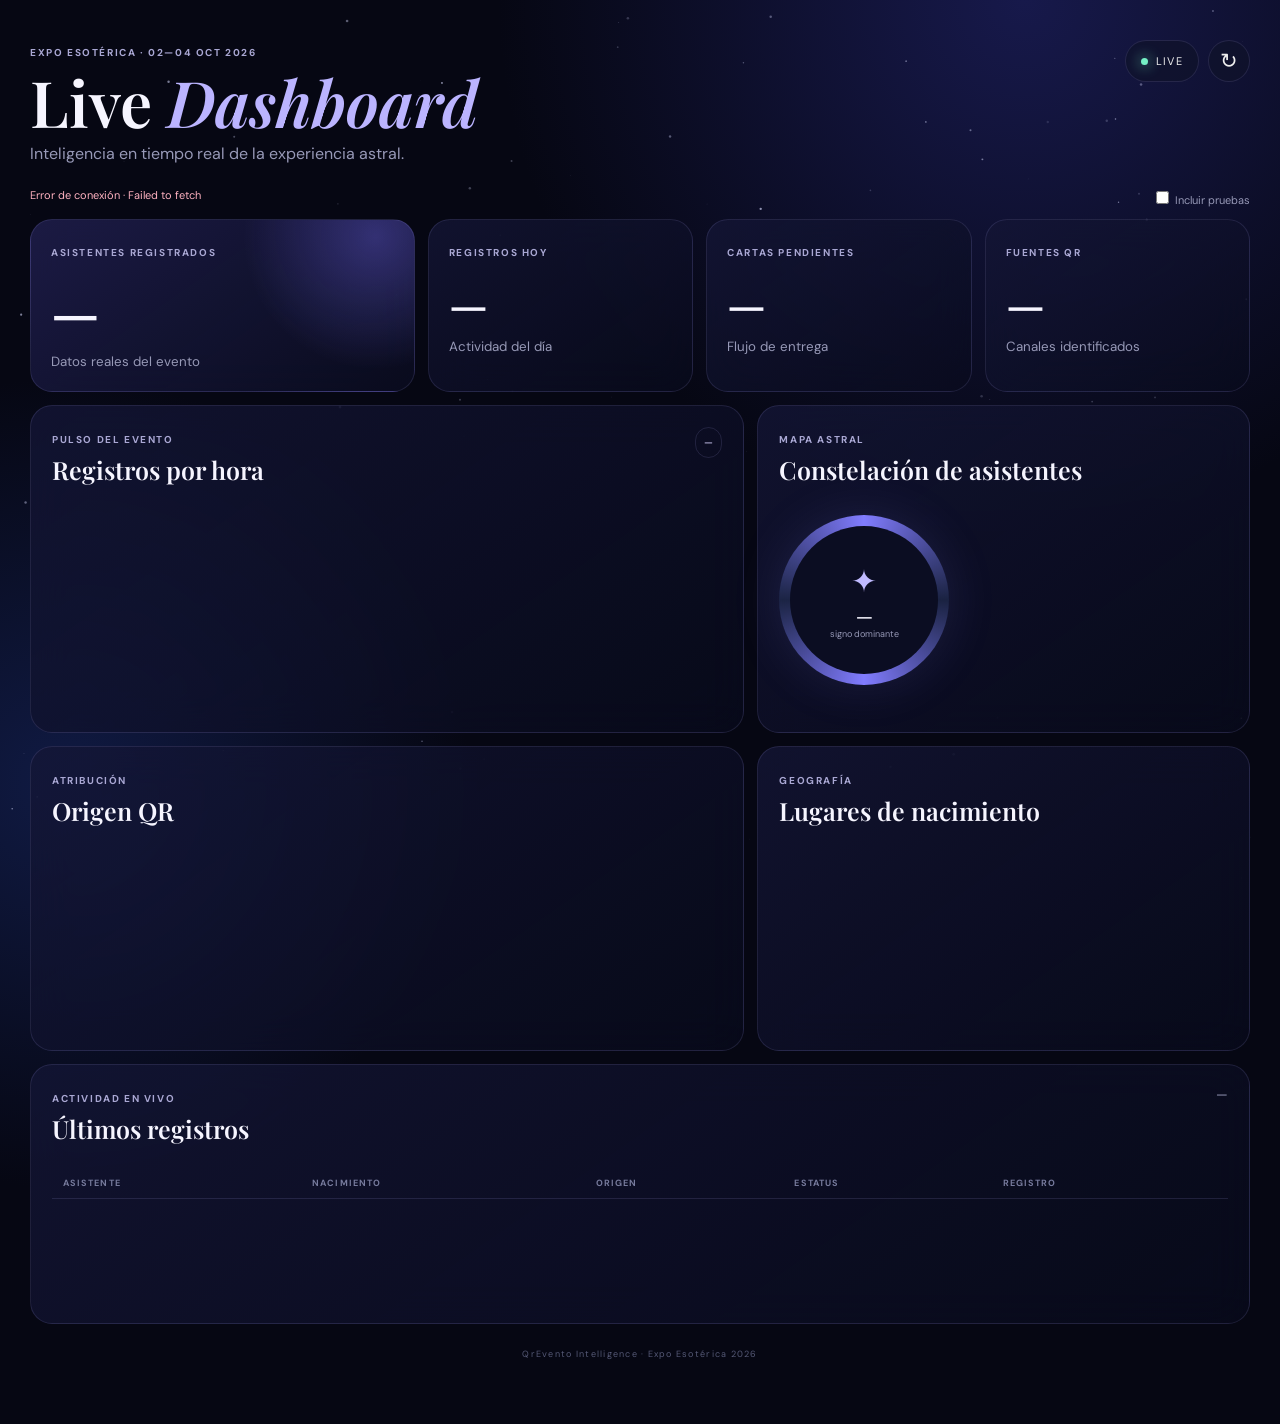
==== dashboard/index.html @ 1a125ee2 "Add files via upload" ====
<!doctype html><html lang="es"><head><meta charset="utf-8"><meta name="viewport" content="width=device-width,initial-scale=1"><title>Expo Esotérica 2026 · Dashboard</title><link rel="preconnect" href="https://fonts.googleapis.com"><link rel="preconnect" href="https://fonts.gstatic.com" crossorigin><link href="https://fonts.googleapis.com/css2?family=DM+Sans:wght@400;500;600;700&family=Playfair+Display:wght@600;700&display=swap" rel="stylesheet"><link rel="stylesheet" href="dashboard.css"></head><body><canvas id="cosmos"></canvas><main class="shell"><header><div><span class="eyebrow">EXPO ESOTÉRICA · 02—04 OCT 2026</span><h1>Live <em>Dashboard</em></h1><p>Inteligencia en tiempo real de la experiencia astral.</p></div><div class="actions"><span class="live"><i></i> LIVE</span><button id="refresh">↻</button></div></header><div class="status"><span id="status">Conectando…</span><label><input id="tests" type="checkbox"> Incluir pruebas</label></div><section class="kpis"><article class="hero"><label>ASISTENTES REGISTRADOS</label><strong id="total">—</strong><small>Datos reales del evento</small></article><article><label>REGISTROS HOY</label><strong id="today">—</strong><small>Actividad del día</small></article><article><label>CARTAS PENDIENTES</label><strong id="pending">—</strong><small>Flujo de entrega</small></article><article><label>FUENTES QR</label><strong id="sources">—</strong><small>Canales identificados</small></article></section><section class="grid"><article class="panel"><div class="ph"><div><span>PULSO DEL EVENTO</span><h2>Registros por hora</h2></div><b id="peak">—</b></div><div id="bars" class="bars"></div></article><article class="panel"><div class="ph"><div><span>MAPA ASTRAL</span><h2>Constelación de asistentes</h2></div></div><div class="zbody"><div class="zring"><div><big id="glyph">✦</big><strong id="sign">—</strong><small>signo dominante</small></div></div><div id="zlegend" class="legend"></div></div></article><article class="panel"><div class="ph"><div><span>ATRIBUCIÓN</span><h2>Origen QR</h2></div></div><div id="origins" class="ranks"></div></article><article class="panel"><div class="ph"><div><span>GEOGRAFÍA</span><h2>Lugares de nacimiento</h2></div></div><div id="places" class="ranks"></div></article><article class="panel recent"><div class="ph"><div><span>ACTIVIDAD EN VIVO</span><h2>Últimos registros</h2></div><small id="updated">—</small></div><div class="table"><table><thead><tr><th>ASISTENTE</th><th>NACIMIENTO</th><th>ORIGEN</th><th>ESTATUS</th><th>REGISTRO</th></tr></thead><tbody id="rows"></tbody></table></div></article></section><footer>QrEvento Intelligence · Expo Esotérica 2026</footer></main><script src="dashboard.js"></script></body></html>
---- dashboard/dashboard.css ----
*{box-sizing:border-box}:root{--line:#b5adff22;--muted:#9799b7;--v:#817cff;--b:#72a6ff}html{background:#060713}body{margin:0;color:#f6f5ff;font-family:"DM Sans",sans-serif;background:radial-gradient(circle at 80% 0,#17194b 0,transparent 30%),radial-gradient(circle at 5% 55%,#101a43 0,transparent 28%),#060713;min-height:100vh}#cosmos{position:fixed;inset:0;width:100%;height:100%;pointer-events:none}.shell{position:relative;max-width:1440px;margin:auto;padding:40px 30px}header{display:flex;justify-content:space-between;align-items:flex-start;gap:20px;margin-bottom:24px}.eyebrow,.ph span,.kpis label{font-size:10px;letter-spacing:.16em;font-weight:700;color:#aaa8d4}h1{font:600 clamp(40px,5vw,66px)/1 "Playfair Display";margin:9px 0}h1 em{color:#bbb4ff}header p{margin:0;color:var(--muted)}.actions{display:flex;gap:9px;align-items:center}.live,#refresh{height:42px;border:1px solid var(--line);background:#101229aa;color:#eee;border-radius:999px}.live{padding:0 15px;display:flex;align-items:center;gap:8px;font-size:11px;letter-spacing:.12em}.live i{width:7px;height:7px;background:#75f0c5;border-radius:50%;box-shadow:0 0 14px #75f0c5;animation:pulse 1.5s infinite}#refresh{width:42px;font-size:21px;cursor:pointer}.status{display:flex;justify-content:space-between;color:var(--muted);font-size:11px;margin-bottom:12px}.status input{accent-color:var(--v)}.kpis{display:grid;grid-template-columns:1.45fr repeat(3,1fr);gap:13px;margin-bottom:13px}.kpis article,.panel{border:1px solid var(--line);background:linear-gradient(145deg,#141636c9,#090b1dad);backdrop-filter:blur(20px);border-radius:22px}.kpis article{padding:20px;min-height:140px}.kpis .hero{background:radial-gradient(circle at 90% 10%,#796fff55,transparent 35%),linear-gradient(145deg,#1e1d49e8,#0a0c20c9)}.kpis strong{display:block;font:600 44px "Playfair Display";margin:12px 0 3px}.kpis .hero strong{font-size:55px}.kpis small,.ph small{color:var(--muted)}.grid{display:grid;grid-template-columns:1.45fr 1fr;gap:13px}.panel{padding:21px;min-height:305px}.ph{display:flex;justify-content:space-between;gap:12px}.ph h2{font:600 25px "Playfair Display";margin:5px 0}.ph b{font-size:10px;font-weight:500;border:1px solid var(--line);border-radius:99px;padding:8px;height:max-content;color:#d8d4ff}.bars{height:220px;display:flex;align-items:flex-end;gap:7px;padding-top:28px}.col{flex:1;height:100%;display:flex;flex-direction:column;align-items:center;justify-content:flex-end;gap:7px}.bar{width:min(27px,75%);min-height:3px;border-radius:9px 9px 2px 2px;background:linear-gradient(#9c96ff,#547bff)}.col small{font-size:9px;color:#737797}.col i{font-style:normal;font-size:9px;color:#c9c6e8}.zbody{display:grid;grid-template-columns:175px 1fr;align-items:center;gap:24px;margin-top:24px}.zring{width:170px;height:170px;padding:1px;border-radius:50%;background:conic-gradient(#817cff,#72a6ff22,#817cff,#72a6ff22,#817cff);display:grid;place-items:center;box-shadow:0 0 50px #817cff22}.zring>div{width:148px;height:148px;background:#0b0d22;border-radius:50%;display:flex;flex-direction:column;justify-content:center;align-items:center}.zring big{font-size:31px;color:#c0baff}.zring strong{font:600 19px "Playfair Display"}.zring small{font-size:9px;color:var(--muted)}.legend{display:grid;grid-template-columns:1fr 1fr;gap:8px 14px}.lr{display:flex;justify-content:space-between;font-size:11px;color:#a7a8c3}.lr b{color:#eee}.ranks{margin-top:24px;display:grid;gap:14px}.rank{display:grid;grid-template-columns:minmax(80px,1fr) 2fr 28px;gap:10px;align-items:center;font-size:11px}.rn{overflow:hidden;text-overflow:ellipsis;white-space:nowrap}.track{height:7px;background:#ffffff0e;border-radius:99px;overflow:hidden}.fill{height:100%;background:linear-gradient(90deg,var(--v),var(--b));border-radius:99px}.recent{grid-column:1/-1;min-height:260px}.table{overflow:auto;margin-top:18px}table{width:100%;border-collapse:collapse;min-width:750px}th{text-align:left;font-size:9px;color:#777b9d;letter-spacing:.12em;padding:9px 11px;border-bottom:1px solid var(--line)}td{font-size:11px;padding:13px 11px;border-bottom:1px solid #b5adff10;color:#d9d9e9}td strong{display:block;color:white}td small{color:#777b9d}.badge{border:1px solid var(--line);border-radius:99px;padding:5px 8px;font-size:9px;color:#cbc7ff}.empty{color:var(--muted);font-size:11px;padding:25px 0}.error{color:#ffb2c1}footer{text-align:center;padding:24px;color:#555976;font-size:9px;letter-spacing:.14em}@keyframes pulse{50%{opacity:.35}}@media(max-width:900px){.shell{padding:25px 15px}.kpis{grid-template-columns:1fr 1fr}.grid{grid-template-columns:1fr}.recent{grid-column:auto}}@media(max-width:560px){h1{font-size:43px}.kpis{gap:8px}.kpis article{padding:15px;min-height:120px}.kpis strong,.kpis .hero strong{font-size:35px}.panel{padding:16px}.zbody{grid-template-columns:1fr}.zring{margin:auto}}
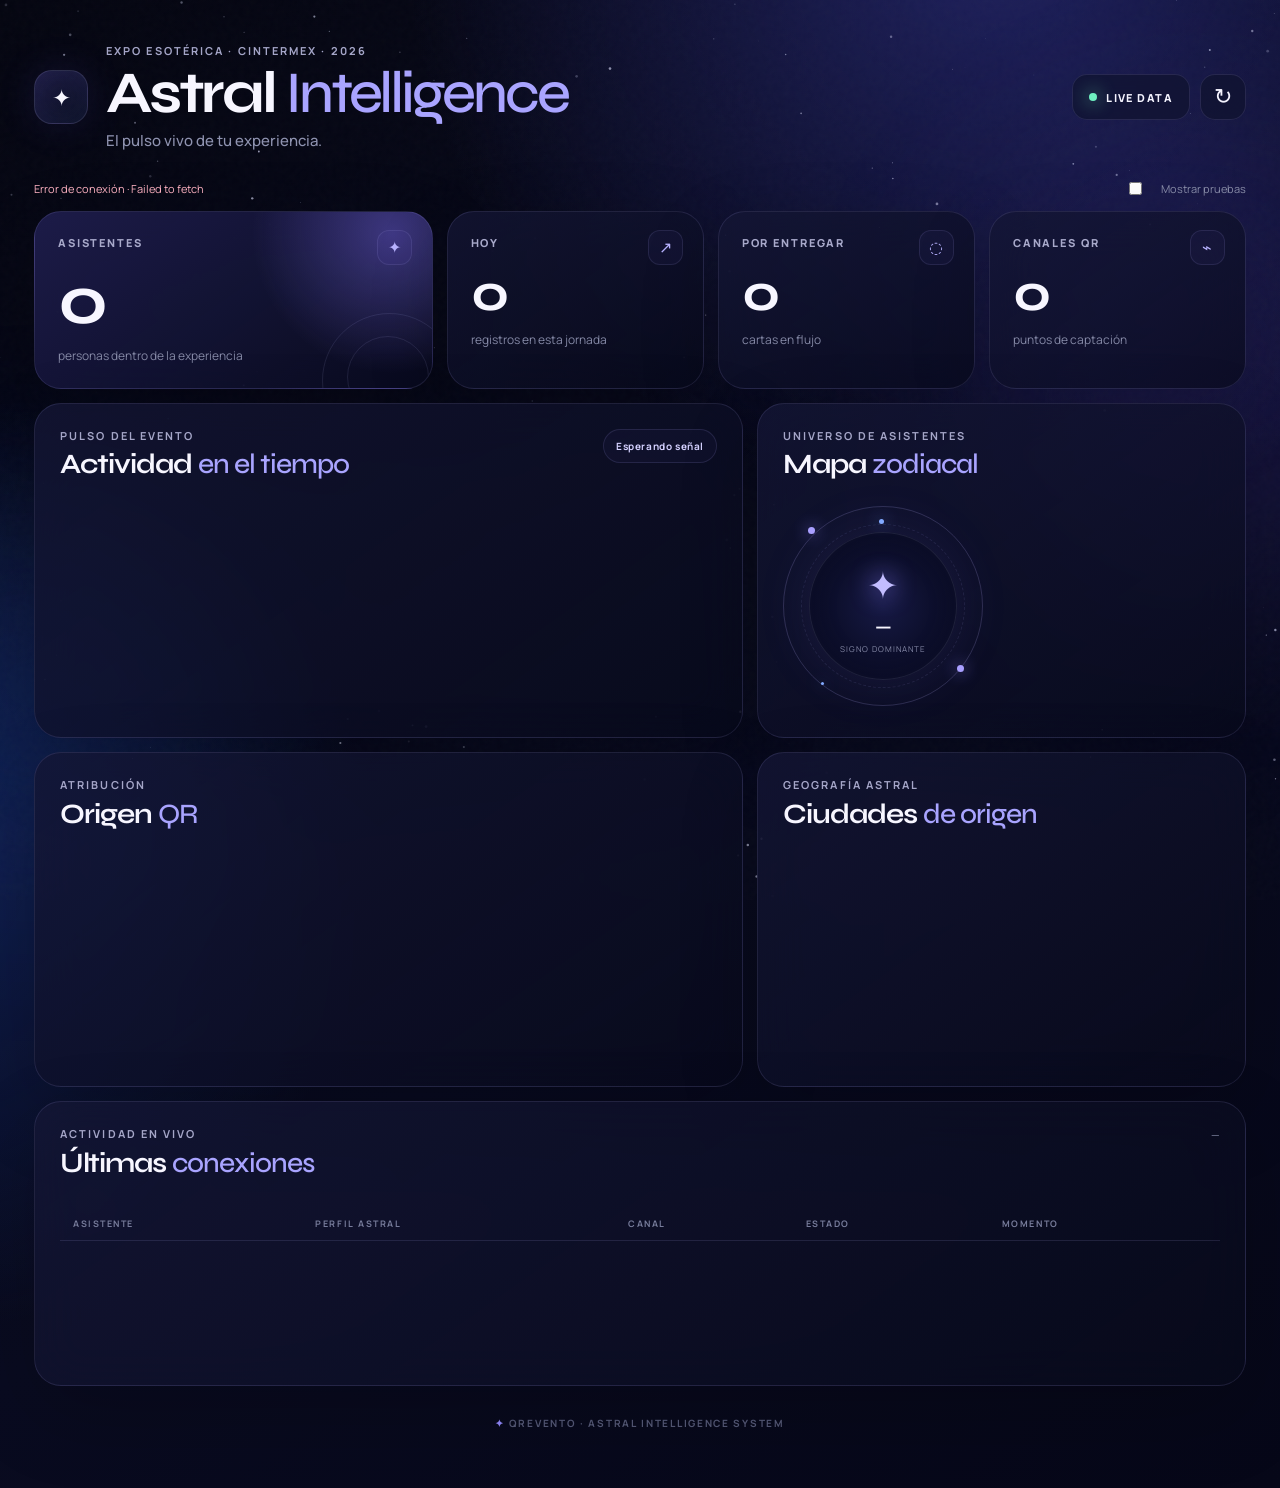
==== commit 0c97db40: "Add files via upload" ====
--- a/dashboard/index.html
+++ b/dashboard/index.html
@@ -1 +1,18 @@
-<!doctype html><html lang="es"><head><meta charset="utf-8"><meta name="viewport" content="width=device-width,initial-scale=1"><title>Expo Esotérica 2026 · Dashboard</title><link rel="preconnect" href="https://fonts.googleapis.com"><link rel="preconnect" href="https://fonts.gstatic.com" crossorigin><link href="https://fonts.googleapis.com/css2?family=DM+Sans:wght@400;500;600;700&family=Playfair+Display:wght@600;700&display=swap" rel="stylesheet"><link rel="stylesheet" href="dashboard.css"></head><body><canvas id="cosmos"></canvas><main class="shell"><header><div><span class="eyebrow">EXPO ESOTÉRICA · 02—04 OCT 2026</span><h1>Live <em>Dashboard</em></h1><p>Inteligencia en tiempo real de la experiencia astral.</p></div><div class="actions"><span class="live"><i></i> LIVE</span><button id="refresh">↻</button></div></header><div class="status"><span id="status">Conectando…</span><label><input id="tests" type="checkbox"> Incluir pruebas</label></div><section class="kpis"><article class="hero"><label>ASISTENTES REGISTRADOS</label><strong id="total">—</strong><small>Datos reales del evento</small></article><article><label>REGISTROS HOY</label><strong id="today">—</strong><small>Actividad del día</small></article><article><label>CARTAS PENDIENTES</label><strong id="pending">—</strong><small>Flujo de entrega</small></article><article><label>FUENTES QR</label><strong id="sources">—</strong><small>Canales identificados</small></article></section><section class="grid"><article class="panel"><div class="ph"><div><span>PULSO DEL EVENTO</span><h2>Registros por hora</h2></div><b id="peak">—</b></div><div id="bars" class="bars"></div></article><article class="panel"><div class="ph"><div><span>MAPA ASTRAL</span><h2>Constelación de asistentes</h2></div></div><div class="zbody"><div class="zring"><div><big id="glyph">✦</big><strong id="sign">—</strong><small>signo dominante</small></div></div><div id="zlegend" class="legend"></div></div></article><article class="panel"><div class="ph"><div><span>ATRIBUCIÓN</span><h2>Origen QR</h2></div></div><div id="origins" class="ranks"></div></article><article class="panel"><div class="ph"><div><span>GEOGRAFÍA</span><h2>Lugares de nacimiento</h2></div></div><div id="places" class="ranks"></div></article><article class="panel recent"><div class="ph"><div><span>ACTIVIDAD EN VIVO</span><h2>Últimos registros</h2></div><small id="updated">—</small></div><div class="table"><table><thead><tr><th>ASISTENTE</th><th>NACIMIENTO</th><th>ORIGEN</th><th>ESTATUS</th><th>REGISTRO</th></tr></thead><tbody id="rows"></tbody></table></div></article></section><footer>QrEvento Intelligence · Expo Esotérica 2026</footer></main><script src="dashboard.js"></script></body></html>+<!doctype html><html lang="es"><head><meta charset="utf-8"><meta name="viewport" content="width=device-width,initial-scale=1"><meta name="theme-color" content="#060713"><title>Expo Esotérica · Astral Intelligence</title><link rel="preconnect" href="https://fonts.googleapis.com"><link rel="preconnect" href="https://fonts.gstatic.com" crossorigin><link href="https://fonts.googleapis.com/css2?family=DM+Sans:wght@400;500;600&family=Manrope:wght@500;600;700;800&family=Syne:wght@500;600;700;800&display=swap" rel="stylesheet"><link rel="stylesheet" href="dashboard.css"></head><body>
+<canvas id="cosmos"></canvas><div class="noise"></div><div class="aurora one"></div><div class="aurora two"></div>
+<main class="shell">
+<header class="top"><div class="brand"><div class="brandmark"><span>✦</span></div><div><div class="overline">EXPO ESOTÉRICA · CINTERMEX · 2026</div><h1>Astral <span>Intelligence</span></h1><p>El pulso vivo de tu experiencia.</p></div></div><div class="controls"><div class="live"><i></i><span>LIVE DATA</span></div><button id="refresh" title="Actualizar">↻</button></div></header>
+<div class="sync"><span id="status">Sincronizando universo…</span><label><input id="tests" type="checkbox"><i></i> Mostrar pruebas</label></div>
+<section class="kpis">
+<article class="kpi hero reveal"><div class="kicon">✦</div><label>ASISTENTES</label><strong id="total">0</strong><small>personas dentro de la experiencia</small><div class="orbit o1"></div><div class="orbit o2"></div></article>
+<article class="kpi reveal"><div class="kicon">↗</div><label>HOY</label><strong id="today">0</strong><small>registros en esta jornada</small></article>
+<article class="kpi reveal"><div class="kicon">◌</div><label>POR ENTREGAR</label><strong id="pending">0</strong><small>cartas en flujo</small></article>
+<article class="kpi reveal"><div class="kicon">⌁</div><label>CANALES QR</label><strong id="sources">0</strong><small>puntos de captación</small></article>
+</section>
+<section class="grid">
+<article class="panel pulse reveal"><div class="head"><div><div class="overline">PULSO DEL EVENTO</div><h2>Actividad <span>en el tiempo</span></h2></div><b id="peak">Esperando señal</b></div><div id="bars" class="bars"></div></article>
+<article class="panel astral reveal"><div class="head"><div><div class="overline">UNIVERSO DE ASISTENTES</div><h2>Mapa <span>zodiacal</span></h2></div></div><div class="astralbody"><div class="wheel"><div class="ring r1"></div><div class="ring r2"></div><div class="planet p1"></div><div class="planet p2"></div><div class="core"><big id="glyph">✦</big><strong id="sign">—</strong><small>SIGNO DOMINANTE</small></div></div><div id="zlegend" class="legend"></div></div></article>
+<article class="panel reveal"><div class="head"><div><div class="overline">ATRIBUCIÓN</div><h2>Origen <span>QR</span></h2></div></div><div id="origins" class="ranks"></div></article>
+<article class="panel reveal"><div class="head"><div><div class="overline">GEOGRAFÍA ASTRAL</div><h2>Ciudades <span>de origen</span></h2></div></div><div id="places" class="ranks"></div></article>
+<article class="panel recent reveal"><div class="head"><div><div class="overline">ACTIVIDAD EN VIVO</div><h2>Últimas <span>conexiones</span></h2></div><small id="updated">—</small></div><div class="table"><table><thead><tr><th>ASISTENTE</th><th>PERFIL ASTRAL</th><th>CANAL</th><th>ESTADO</th><th>MOMENTO</th></tr></thead><tbody id="rows"></tbody></table></div></article>
+</section><footer><span>✦</span> QREVENTO · ASTRAL INTELLIGENCE SYSTEM</footer></main><script src="dashboard.js"></script></body></html>
--- a/dashboard/dashboard.css
+++ b/dashboard/dashboard.css
@@ -1 +1 @@
-*{box-sizing:border-box}:root{--line:#b5adff22;--muted:#9799b7;--v:#817cff;--b:#72a6ff}html{background:#060713}body{margin:0;color:#f6f5ff;font-family:"DM Sans",sans-serif;background:radial-gradient(circle at 80% 0,#17194b 0,transparent 30%),radial-gradient(circle at 5% 55%,#101a43 0,transparent 28%),#060713;min-height:100vh}#cosmos{position:fixed;inset:0;width:100%;height:100%;pointer-events:none}.shell{position:relative;max-width:1440px;margin:auto;padding:40px 30px}header{display:flex;justify-content:space-between;align-items:flex-start;gap:20px;margin-bottom:24px}.eyebrow,.ph span,.kpis label{font-size:10px;letter-spacing:.16em;font-weight:700;color:#aaa8d4}h1{font:600 clamp(40px,5vw,66px)/1 "Playfair Display";margin:9px 0}h1 em{color:#bbb4ff}header p{margin:0;color:var(--muted)}.actions{display:flex;gap:9px;align-items:center}.live,#refresh{height:42px;border:1px solid var(--line);background:#101229aa;color:#eee;border-radius:999px}.live{padding:0 15px;display:flex;align-items:center;gap:8px;font-size:11px;letter-spacing:.12em}.live i{width:7px;height:7px;background:#75f0c5;border-radius:50%;box-shadow:0 0 14px #75f0c5;animation:pulse 1.5s infinite}#refresh{width:42px;font-size:21px;cursor:pointer}.status{display:flex;justify-content:space-between;color:var(--muted);font-size:11px;margin-bottom:12px}.status input{accent-color:var(--v)}.kpis{display:grid;grid-template-columns:1.45fr repeat(3,1fr);gap:13px;margin-bottom:13px}.kpis article,.panel{border:1px solid var(--line);background:linear-gradient(145deg,#141636c9,#090b1dad);backdrop-filter:blur(20px);border-radius:22px}.kpis article{padding:20px;min-height:140px}.kpis .hero{background:radial-gradient(circle at 90% 10%,#796fff55,transparent 35%),linear-gradient(145deg,#1e1d49e8,#0a0c20c9)}.kpis strong{display:block;font:600 44px "Playfair Display";margin:12px 0 3px}.kpis .hero strong{font-size:55px}.kpis small,.ph small{color:var(--muted)}.grid{display:grid;grid-template-columns:1.45fr 1fr;gap:13px}.panel{padding:21px;min-height:305px}.ph{display:flex;justify-content:space-between;gap:12px}.ph h2{font:600 25px "Playfair Display";margin:5px 0}.ph b{font-size:10px;font-weight:500;border:1px solid var(--line);border-radius:99px;padding:8px;height:max-content;color:#d8d4ff}.bars{height:220px;display:flex;align-items:flex-end;gap:7px;padding-top:28px}.col{flex:1;height:100%;display:flex;flex-direction:column;align-items:center;justify-content:flex-end;gap:7px}.bar{width:min(27px,75%);min-height:3px;border-radius:9px 9px 2px 2px;background:linear-gradient(#9c96ff,#547bff)}.col small{font-size:9px;color:#737797}.col i{font-style:normal;font-size:9px;color:#c9c6e8}.zbody{display:grid;grid-template-columns:175px 1fr;align-items:center;gap:24px;margin-top:24px}.zring{width:170px;height:170px;padding:1px;border-radius:50%;background:conic-gradient(#817cff,#72a6ff22,#817cff,#72a6ff22,#817cff);display:grid;place-items:center;box-shadow:0 0 50px #817cff22}.zring>div{width:148px;height:148px;background:#0b0d22;border-radius:50%;display:flex;flex-direction:column;justify-content:center;align-items:center}.zring big{font-size:31px;color:#c0baff}.zring strong{font:600 19px "Playfair Display"}.zring small{font-size:9px;color:var(--muted)}.legend{display:grid;grid-template-columns:1fr 1fr;gap:8px 14px}.lr{display:flex;justify-content:space-between;font-size:11px;color:#a7a8c3}.lr b{color:#eee}.ranks{margin-top:24px;display:grid;gap:14px}.rank{display:grid;grid-template-columns:minmax(80px,1fr) 2fr 28px;gap:10px;align-items:center;font-size:11px}.rn{overflow:hidden;text-overflow:ellipsis;white-space:nowrap}.track{height:7px;background:#ffffff0e;border-radius:99px;overflow:hidden}.fill{height:100%;background:linear-gradient(90deg,var(--v),var(--b));border-radius:99px}.recent{grid-column:1/-1;min-height:260px}.table{overflow:auto;margin-top:18px}table{width:100%;border-collapse:collapse;min-width:750px}th{text-align:left;font-size:9px;color:#777b9d;letter-spacing:.12em;padding:9px 11px;border-bottom:1px solid var(--line)}td{font-size:11px;padding:13px 11px;border-bottom:1px solid #b5adff10;color:#d9d9e9}td strong{display:block;color:white}td small{color:#777b9d}.badge{border:1px solid var(--line);border-radius:99px;padding:5px 8px;font-size:9px;color:#cbc7ff}.empty{color:var(--muted);font-size:11px;padding:25px 0}.error{color:#ffb2c1}footer{text-align:center;padding:24px;color:#555976;font-size:9px;letter-spacing:.14em}@keyframes pulse{50%{opacity:.35}}@media(max-width:900px){.shell{padding:25px 15px}.kpis{grid-template-columns:1fr 1fr}.grid{grid-template-columns:1fr}.recent{grid-column:auto}}@media(max-width:560px){h1{font-size:43px}.kpis{gap:8px}.kpis article{padding:15px;min-height:120px}.kpis strong,.kpis .hero strong{font-size:35px}.panel{padding:16px}.zbody{grid-template-columns:1fr}.zring{margin:auto}}+*{box-sizing:border-box}:root{--bg:#050611;--panel:rgba(14,16,39,.68);--stroke:rgba(185,179,255,.13);--text:#f7f6ff;--muted:#8f93b0;--violet:#8c7cff;--blue:#67a4ff;--cyan:#79e8ff;--green:#6ff0c1}html{background:var(--bg)}body{margin:0;min-height:100vh;color:var(--text);font-family:Manrope,sans-serif;background:radial-gradient(circle at 78% -5%,#202260 0,transparent 32%),radial-gradient(circle at -8% 58%,#101f50 0,transparent 29%),linear-gradient(145deg,#050611,#090b20 58%,#060718);overflow-x:hidden}#cosmos{position:fixed;inset:0;width:100%;height:100%;z-index:0}.noise{position:fixed;inset:0;z-index:1;pointer-events:none;opacity:.035;background-image:url("data:image/svg+xml,%3Csvg viewBox='0 0 180 180' xmlns='http://www.w3.org/2000/svg'%3E%3Cfilter id='n'%3E%3CfeTurbulence type='fractalNoise' baseFrequency='.85' numOctaves='3' stitchTiles='stitch'/%3E%3C/filter%3E%3Crect width='100%25' height='100%25' filter='url(%23n)' opacity='.6'/%3E%3C/svg%3E")}.aurora{position:fixed;border-radius:50%;filter:blur(110px);pointer-events:none;z-index:0;animation:float 9s ease-in-out infinite alternate}.aurora.one{width:430px;height:430px;background:#6f54ff;opacity:.14;right:-130px;top:18%}.aurora.two{width:380px;height:380px;background:#276fff;opacity:.11;left:-160px;bottom:3%;animation-delay:-4s}.shell{position:relative;z-index:2;max-width:1480px;margin:auto;padding:44px 34px 28px}.top{display:flex;justify-content:space-between;align-items:center;gap:24px;margin-bottom:28px}.brand{display:flex;align-items:center;gap:18px}.brandmark{width:54px;height:54px;border-radius:18px;display:grid;place-items:center;font-size:23px;background:linear-gradient(145deg,#7b6eff33,#548fff13);border:1px solid #c7c0ff28;box-shadow:0 0 40px #7568ff1e,inset 0 0 25px #877bff10}.overline{font:700 11px/1.2 Manrope;letter-spacing:.19em;color:#a5a6c8}.top h1{font:700 clamp(38px,4.6vw,65px)/.98 Syne,sans-serif;letter-spacing:-.055em;margin:8px 0 7px}.top h1 span,h2 span{font-weight:500;color:#a9a4ff}.top p{font:500 15px Manrope;color:var(--muted);margin:0}.controls{display:flex;gap:10px}.live,#refresh{height:46px;border:1px solid var(--stroke);background:#10132da8;color:#f5f4ff;backdrop-filter:blur(18px);border-radius:15px}.live{padding:0 16px;display:flex;align-items:center;gap:9px;font-size:11px;font-weight:800;letter-spacing:.13em}.live i{width:8px;height:8px;background:var(--green);border-radius:50%;box-shadow:0 0 18px var(--green);animation:blink 1.5s infinite}#refresh{width:46px;font-size:22px;cursor:pointer;transition:.25s}#refresh:hover{transform:rotate(45deg);background:#181b3d}.sync{display:flex;justify-content:space-between;align-items:center;margin-bottom:13px;color:#898da9;font-size:11px}.sync label{display:flex;gap:8px;align-items:center;cursor:pointer}.sync input{accent-color:var(--violet)}.kpis{display:grid;grid-template-columns:1.55fr repeat(3,1fr);gap:14px;margin-bottom:14px}.kpi,.panel{position:relative;overflow:hidden;border:1px solid var(--stroke);background:linear-gradient(145deg,rgba(20,22,53,.8),rgba(8,10,27,.7));box-shadow:0 28px 80px rgba(0,0,0,.18);backdrop-filter:blur(24px)}.kpi{min-height:166px;border-radius:27px;padding:23px}.kpi:after,.panel:after{content:"";position:absolute;inset:0;background:linear-gradient(110deg,transparent 35%,rgba(255,255,255,.025),transparent 65%);transform:translateX(-100%);animation:sheen 8s infinite}.kpi.hero{background:radial-gradient(circle at 90% 12%,rgba(133,116,255,.38),transparent 36%),linear-gradient(145deg,rgba(30,29,76,.94),rgba(9,11,31,.8))}.kpi label{display:block;font-size:11px;font-weight:800;letter-spacing:.17em;color:#a8a9ca}.kpi strong{display:block;font:700 52px/1 Syne;margin:17px 0 8px;letter-spacing:-.055em}.kpi.hero strong{font-size:68px}.kpi small{font-size:12px;color:#8589a6}.kicon{position:absolute;right:20px;top:18px;width:35px;height:35px;border:1px solid #bcb5ff1d;border-radius:12px;display:grid;place-items:center;color:#b8b3ff;background:#7770ff0c}.orbit{position:absolute;border:1px solid #c2bdff1c;border-radius:50%;pointer-events:none}.o1{width:135px;height:135px;right:-25px;bottom:-60px;animation:spin 13s linear infinite}.o2{width:82px;height:82px;right:3px;bottom:-30px;animation:spin 8s linear infinite reverse}.grid{display:grid;grid-template-columns:1.45fr 1fr;gap:14px}.panel{border-radius:27px;padding:25px;min-height:335px}.head{display:flex;justify-content:space-between;align-items:flex-start;gap:16px;position:relative;z-index:2}.head h2{font:650 28px/1.05 Syne;margin:8px 0;letter-spacing:-.035em}.head b{font-size:10px;font-weight:700;letter-spacing:.06em;padding:9px 12px;border:1px solid var(--stroke);border-radius:99px;color:#d4d1ff;background:#7770ff0a}.head small{color:#8589a6;font-size:11px}.bars{height:225px;display:flex;align-items:flex-end;gap:8px;padding-top:31px;position:relative;z-index:2}.col{height:100%;flex:1;display:flex;flex-direction:column;align-items:center;justify-content:flex-end;gap:8px}.bar{width:min(32px,72%);min-height:4px;border-radius:12px 12px 4px 4px;background:linear-gradient(180deg,#a89fff,#5b8cff);box-shadow:0 0 22px #756cff28;transform-origin:bottom;animation:grow .8s cubic-bezier(.2,.8,.2,1)}.col small{font-size:10px;color:#737795}.col i{font:700 10px Manrope;color:#d8d5ff;font-style:normal}.astralbody{display:grid;grid-template-columns:205px 1fr;align-items:center;gap:28px;margin-top:19px}.wheel{width:200px;height:200px;position:relative;display:grid;place-items:center}.ring{position:absolute;border-radius:50%;border:1px solid #bbb4ff30}.r1{inset:0;animation:spin 24s linear infinite}.r1:before,.r1:after{content:"";position:absolute;width:7px;height:7px;border-radius:50%;background:#a99fff;box-shadow:0 0 16px #8e82ff}.r1:before{left:24px;top:20px}.r1:after{right:18px;bottom:33px}.r2{inset:18px;border-style:dashed;opacity:.55;animation:spin 34s linear infinite reverse}.core{width:148px;height:148px;border-radius:50%;display:flex;flex-direction:column;align-items:center;justify-content:center;background:radial-gradient(circle,#161944,#090b22 68%);border:1px solid #c5bfff1e;box-shadow:0 0 55px #756cff20,inset 0 0 35px #7e73ff0d}.core big{font-size:38px;color:#c3bdff;text-shadow:0 0 24px #8b7fff}.core strong{font:650 20px Syne;margin:4px 0}.core small{font-size:8px;letter-spacing:.13em;color:#8589a7}.planet{position:absolute;border-radius:50%;background:#82aaff;box-shadow:0 0 16px #7b9cff}.p1{width:5px;height:5px;top:13px;left:96px}.p2{width:3px;height:3px;bottom:21px;left:38px}.legend{display:grid;grid-template-columns:1fr 1fr;gap:10px 17px}.lr{display:flex;justify-content:space-between;font-size:12px;color:#a4a6bf}.lr b{color:#f3f2ff}.ranks{display:grid;gap:17px;margin-top:28px}.rank{display:grid;grid-template-columns:minmax(95px,1fr) 2.2fr 30px;gap:12px;align-items:center;font-size:12px}.rn{overflow:hidden;text-overflow:ellipsis;white-space:nowrap;color:#c7c8d8}.track{height:8px;border-radius:99px;background:#ffffff0c;overflow:hidden}.fill{height:100%;border-radius:99px;background:linear-gradient(90deg,#8177ff,#62a3ff);box-shadow:0 0 16px #766fff24;animation:widthin .8s ease}.recent{grid-column:1/-1;min-height:285px}.table{overflow:auto;margin-top:21px;position:relative;z-index:2}table{width:100%;border-collapse:collapse;min-width:780px}th{text-align:left;padding:10px 13px;font-size:9px;letter-spacing:.17em;color:#777c9b;border-bottom:1px solid var(--stroke)}td{padding:16px 13px;font-size:12px;color:#d6d7e5;border-bottom:1px solid #b5adff0d}td strong{display:block;font-size:13px;color:#faf9ff;margin-bottom:3px}td small{color:#747894}.badge{display:inline-block;border:1px solid #b9b2ff1d;background:#7770ff0b;padding:6px 9px;border-radius:99px;color:#cbc8ff;font-size:9px;font-weight:700;letter-spacing:.08em}.empty{padding:28px 0;color:#8589a7;font-size:12px}.error{color:#ffb3c3!important}footer{text-align:center;padding:30px;color:#565a78;font-size:10px;font-weight:700;letter-spacing:.17em}footer span{color:#938aff}.reveal{opacity:0;transform:translateY(14px);animation:reveal .75s forwards}.reveal:nth-child(2){animation-delay:.08s}.reveal:nth-child(3){animation-delay:.14s}.reveal:nth-child(4){animation-delay:.2s}@keyframes reveal{to{opacity:1;transform:none}}@keyframes blink{50%{opacity:.35;transform:scale(.75)}}@keyframes spin{to{transform:rotate(360deg)}}@keyframes float{to{transform:translate3d(-35px,25px,0) scale(1.08)}}@keyframes grow{from{transform:scaleY(0)}}@keyframes widthin{from{width:0}}@keyframes sheen{0%,70%{transform:translateX(-100%)}85%,100%{transform:translateX(100%)}}@media(max-width:950px){.shell{padding:28px 17px}.kpis{grid-template-columns:1fr 1fr}.grid{grid-template-columns:1fr}.recent{grid-column:auto}}@media(max-width:600px){.shell{padding:22px 13px}.brandmark{display:none}.top{align-items:flex-end}.top h1{font-size:39px}.top p{font-size:12px}.overline{font-size:9px}.live{padding:0 11px}.live span{display:none}.kpis{gap:9px}.kpi{min-height:142px;padding:18px;border-radius:22px}.kpi strong,.kpi.hero strong{font-size:43px}.kpi label{font-size:9px}.kpi small{font-size:10px}.panel{padding:19px;border-radius:22px}.head h2{font-size:24px}.astralbody{grid-template-columns:1fr}.wheel{margin:auto}.legend{grid-template-columns:1fr 1fr}.sync{padding:0 3px}}@media(prefers-reduced-motion:reduce){*{animation:none!important;scroll-behavior:auto!important}}
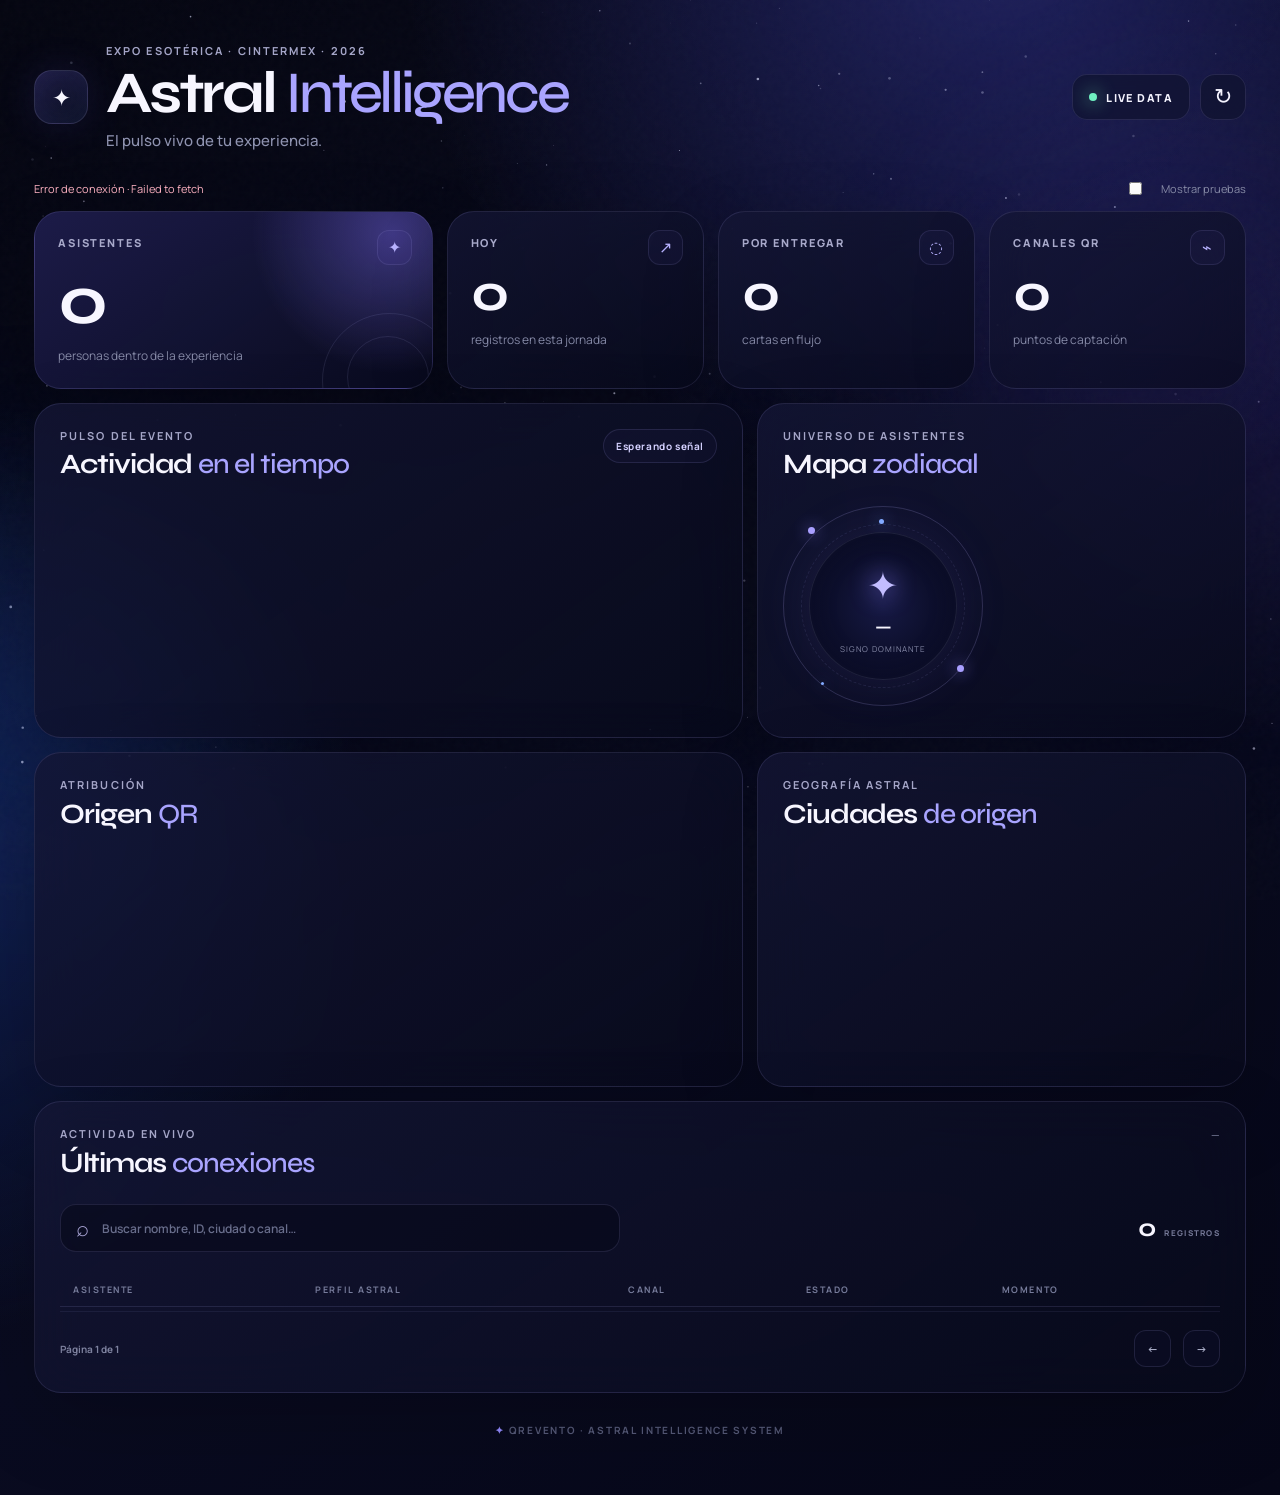
==== commit 80a4e5da: "Add files via upload" ====
--- a/dashboard/index.html
+++ b/dashboard/index.html
@@ -14,5 +14,5 @@
 <article class="panel astral reveal"><div class="head"><div><div class="overline">UNIVERSO DE ASISTENTES</div><h2>Mapa <span>zodiacal</span></h2></div></div><div class="astralbody"><div class="wheel"><div class="ring r1"></div><div class="ring r2"></div><div class="planet p1"></div><div class="planet p2"></div><div class="core"><big id="glyph">✦</big><strong id="sign">—</strong><small>SIGNO DOMINANTE</small></div></div><div id="zlegend" class="legend"></div></div></article>
 <article class="panel reveal"><div class="head"><div><div class="overline">ATRIBUCIÓN</div><h2>Origen <span>QR</span></h2></div></div><div id="origins" class="ranks"></div></article>
 <article class="panel reveal"><div class="head"><div><div class="overline">GEOGRAFÍA ASTRAL</div><h2>Ciudades <span>de origen</span></h2></div></div><div id="places" class="ranks"></div></article>
-<article class="panel recent reveal"><div class="head"><div><div class="overline">ACTIVIDAD EN VIVO</div><h2>Últimas <span>conexiones</span></h2></div><small id="updated">—</small></div><div class="table"><table><thead><tr><th>ASISTENTE</th><th>PERFIL ASTRAL</th><th>CANAL</th><th>ESTADO</th><th>MOMENTO</th></tr></thead><tbody id="rows"></tbody></table></div></article>
+<article class="panel recent reveal"><div class="head"><div><div class="overline">ACTIVIDAD EN VIVO</div><h2>Últimas <span>conexiones</span></h2></div><small id="updated">—</small></div><div class="table-tools"><div class="searchbox"><span>⌕</span><input id="search" type="search" placeholder="Buscar nombre, ID, ciudad o canal…"></div><div class="record-count"><strong id="shownCount">0</strong><span>REGISTROS</span></div></div><div class="table"><table><thead><tr><th>ASISTENTE</th><th>PERFIL ASTRAL</th><th>CANAL</th><th>ESTADO</th><th>MOMENTO</th></tr></thead><tbody id="rows"></tbody></table></div><div class="pager"><div id="pageInfo">Página 1 de 1</div><div class="pager-buttons"><button id="prevPage">←</button><div id="pageNumbers" class="page-numbers"></div><button id="nextPage">→</button></div></div></article>
 </section><footer><span>✦</span> QREVENTO · ASTRAL INTELLIGENCE SYSTEM</footer></main><script src="dashboard.js"></script></body></html>
--- a/dashboard/dashboard.css
+++ b/dashboard/dashboard.css
@@ -1 +1,2 @@
-*{box-sizing:border-box}:root{--bg:#050611;--panel:rgba(14,16,39,.68);--stroke:rgba(185,179,255,.13);--text:#f7f6ff;--muted:#8f93b0;--violet:#8c7cff;--blue:#67a4ff;--cyan:#79e8ff;--green:#6ff0c1}html{background:var(--bg)}body{margin:0;min-height:100vh;color:var(--text);font-family:Manrope,sans-serif;background:radial-gradient(circle at 78% -5%,#202260 0,transparent 32%),radial-gradient(circle at -8% 58%,#101f50 0,transparent 29%),linear-gradient(145deg,#050611,#090b20 58%,#060718);overflow-x:hidden}#cosmos{position:fixed;inset:0;width:100%;height:100%;z-index:0}.noise{position:fixed;inset:0;z-index:1;pointer-events:none;opacity:.035;background-image:url("data:image/svg+xml,%3Csvg viewBox='0 0 180 180' xmlns='http://www.w3.org/2000/svg'%3E%3Cfilter id='n'%3E%3CfeTurbulence type='fractalNoise' baseFrequency='.85' numOctaves='3' stitchTiles='stitch'/%3E%3C/filter%3E%3Crect width='100%25' height='100%25' filter='url(%23n)' opacity='.6'/%3E%3C/svg%3E")}.aurora{position:fixed;border-radius:50%;filter:blur(110px);pointer-events:none;z-index:0;animation:float 9s ease-in-out infinite alternate}.aurora.one{width:430px;height:430px;background:#6f54ff;opacity:.14;right:-130px;top:18%}.aurora.two{width:380px;height:380px;background:#276fff;opacity:.11;left:-160px;bottom:3%;animation-delay:-4s}.shell{position:relative;z-index:2;max-width:1480px;margin:auto;padding:44px 34px 28px}.top{display:flex;justify-content:space-between;align-items:center;gap:24px;margin-bottom:28px}.brand{display:flex;align-items:center;gap:18px}.brandmark{width:54px;height:54px;border-radius:18px;display:grid;place-items:center;font-size:23px;background:linear-gradient(145deg,#7b6eff33,#548fff13);border:1px solid #c7c0ff28;box-shadow:0 0 40px #7568ff1e,inset 0 0 25px #877bff10}.overline{font:700 11px/1.2 Manrope;letter-spacing:.19em;color:#a5a6c8}.top h1{font:700 clamp(38px,4.6vw,65px)/.98 Syne,sans-serif;letter-spacing:-.055em;margin:8px 0 7px}.top h1 span,h2 span{font-weight:500;color:#a9a4ff}.top p{font:500 15px Manrope;color:var(--muted);margin:0}.controls{display:flex;gap:10px}.live,#refresh{height:46px;border:1px solid var(--stroke);background:#10132da8;color:#f5f4ff;backdrop-filter:blur(18px);border-radius:15px}.live{padding:0 16px;display:flex;align-items:center;gap:9px;font-size:11px;font-weight:800;letter-spacing:.13em}.live i{width:8px;height:8px;background:var(--green);border-radius:50%;box-shadow:0 0 18px var(--green);animation:blink 1.5s infinite}#refresh{width:46px;font-size:22px;cursor:pointer;transition:.25s}#refresh:hover{transform:rotate(45deg);background:#181b3d}.sync{display:flex;justify-content:space-between;align-items:center;margin-bottom:13px;color:#898da9;font-size:11px}.sync label{display:flex;gap:8px;align-items:center;cursor:pointer}.sync input{accent-color:var(--violet)}.kpis{display:grid;grid-template-columns:1.55fr repeat(3,1fr);gap:14px;margin-bottom:14px}.kpi,.panel{position:relative;overflow:hidden;border:1px solid var(--stroke);background:linear-gradient(145deg,rgba(20,22,53,.8),rgba(8,10,27,.7));box-shadow:0 28px 80px rgba(0,0,0,.18);backdrop-filter:blur(24px)}.kpi{min-height:166px;border-radius:27px;padding:23px}.kpi:after,.panel:after{content:"";position:absolute;inset:0;background:linear-gradient(110deg,transparent 35%,rgba(255,255,255,.025),transparent 65%);transform:translateX(-100%);animation:sheen 8s infinite}.kpi.hero{background:radial-gradient(circle at 90% 12%,rgba(133,116,255,.38),transparent 36%),linear-gradient(145deg,rgba(30,29,76,.94),rgba(9,11,31,.8))}.kpi label{display:block;font-size:11px;font-weight:800;letter-spacing:.17em;color:#a8a9ca}.kpi strong{display:block;font:700 52px/1 Syne;margin:17px 0 8px;letter-spacing:-.055em}.kpi.hero strong{font-size:68px}.kpi small{font-size:12px;color:#8589a6}.kicon{position:absolute;right:20px;top:18px;width:35px;height:35px;border:1px solid #bcb5ff1d;border-radius:12px;display:grid;place-items:center;color:#b8b3ff;background:#7770ff0c}.orbit{position:absolute;border:1px solid #c2bdff1c;border-radius:50%;pointer-events:none}.o1{width:135px;height:135px;right:-25px;bottom:-60px;animation:spin 13s linear infinite}.o2{width:82px;height:82px;right:3px;bottom:-30px;animation:spin 8s linear infinite reverse}.grid{display:grid;grid-template-columns:1.45fr 1fr;gap:14px}.panel{border-radius:27px;padding:25px;min-height:335px}.head{display:flex;justify-content:space-between;align-items:flex-start;gap:16px;position:relative;z-index:2}.head h2{font:650 28px/1.05 Syne;margin:8px 0;letter-spacing:-.035em}.head b{font-size:10px;font-weight:700;letter-spacing:.06em;padding:9px 12px;border:1px solid var(--stroke);border-radius:99px;color:#d4d1ff;background:#7770ff0a}.head small{color:#8589a6;font-size:11px}.bars{height:225px;display:flex;align-items:flex-end;gap:8px;padding-top:31px;position:relative;z-index:2}.col{height:100%;flex:1;display:flex;flex-direction:column;align-items:center;justify-content:flex-end;gap:8px}.bar{width:min(32px,72%);min-height:4px;border-radius:12px 12px 4px 4px;background:linear-gradient(180deg,#a89fff,#5b8cff);box-shadow:0 0 22px #756cff28;transform-origin:bottom;animation:grow .8s cubic-bezier(.2,.8,.2,1)}.col small{font-size:10px;color:#737795}.col i{font:700 10px Manrope;color:#d8d5ff;font-style:normal}.astralbody{display:grid;grid-template-columns:205px 1fr;align-items:center;gap:28px;margin-top:19px}.wheel{width:200px;height:200px;position:relative;display:grid;place-items:center}.ring{position:absolute;border-radius:50%;border:1px solid #bbb4ff30}.r1{inset:0;animation:spin 24s linear infinite}.r1:before,.r1:after{content:"";position:absolute;width:7px;height:7px;border-radius:50%;background:#a99fff;box-shadow:0 0 16px #8e82ff}.r1:before{left:24px;top:20px}.r1:after{right:18px;bottom:33px}.r2{inset:18px;border-style:dashed;opacity:.55;animation:spin 34s linear infinite reverse}.core{width:148px;height:148px;border-radius:50%;display:flex;flex-direction:column;align-items:center;justify-content:center;background:radial-gradient(circle,#161944,#090b22 68%);border:1px solid #c5bfff1e;box-shadow:0 0 55px #756cff20,inset 0 0 35px #7e73ff0d}.core big{font-size:38px;color:#c3bdff;text-shadow:0 0 24px #8b7fff}.core strong{font:650 20px Syne;margin:4px 0}.core small{font-size:8px;letter-spacing:.13em;color:#8589a7}.planet{position:absolute;border-radius:50%;background:#82aaff;box-shadow:0 0 16px #7b9cff}.p1{width:5px;height:5px;top:13px;left:96px}.p2{width:3px;height:3px;bottom:21px;left:38px}.legend{display:grid;grid-template-columns:1fr 1fr;gap:10px 17px}.lr{display:flex;justify-content:space-between;font-size:12px;color:#a4a6bf}.lr b{color:#f3f2ff}.ranks{display:grid;gap:17px;margin-top:28px}.rank{display:grid;grid-template-columns:minmax(95px,1fr) 2.2fr 30px;gap:12px;align-items:center;font-size:12px}.rn{overflow:hidden;text-overflow:ellipsis;white-space:nowrap;color:#c7c8d8}.track{height:8px;border-radius:99px;background:#ffffff0c;overflow:hidden}.fill{height:100%;border-radius:99px;background:linear-gradient(90deg,#8177ff,#62a3ff);box-shadow:0 0 16px #766fff24;animation:widthin .8s ease}.recent{grid-column:1/-1;min-height:285px}.table{overflow:auto;margin-top:21px;position:relative;z-index:2}table{width:100%;border-collapse:collapse;min-width:780px}th{text-align:left;padding:10px 13px;font-size:9px;letter-spacing:.17em;color:#777c9b;border-bottom:1px solid var(--stroke)}td{padding:16px 13px;font-size:12px;color:#d6d7e5;border-bottom:1px solid #b5adff0d}td strong{display:block;font-size:13px;color:#faf9ff;margin-bottom:3px}td small{color:#747894}.badge{display:inline-block;border:1px solid #b9b2ff1d;background:#7770ff0b;padding:6px 9px;border-radius:99px;color:#cbc8ff;font-size:9px;font-weight:700;letter-spacing:.08em}.empty{padding:28px 0;color:#8589a7;font-size:12px}.error{color:#ffb3c3!important}footer{text-align:center;padding:30px;color:#565a78;font-size:10px;font-weight:700;letter-spacing:.17em}footer span{color:#938aff}.reveal{opacity:0;transform:translateY(14px);animation:reveal .75s forwards}.reveal:nth-child(2){animation-delay:.08s}.reveal:nth-child(3){animation-delay:.14s}.reveal:nth-child(4){animation-delay:.2s}@keyframes reveal{to{opacity:1;transform:none}}@keyframes blink{50%{opacity:.35;transform:scale(.75)}}@keyframes spin{to{transform:rotate(360deg)}}@keyframes float{to{transform:translate3d(-35px,25px,0) scale(1.08)}}@keyframes grow{from{transform:scaleY(0)}}@keyframes widthin{from{width:0}}@keyframes sheen{0%,70%{transform:translateX(-100%)}85%,100%{transform:translateX(100%)}}@media(max-width:950px){.shell{padding:28px 17px}.kpis{grid-template-columns:1fr 1fr}.grid{grid-template-columns:1fr}.recent{grid-column:auto}}@media(max-width:600px){.shell{padding:22px 13px}.brandmark{display:none}.top{align-items:flex-end}.top h1{font-size:39px}.top p{font-size:12px}.overline{font-size:9px}.live{padding:0 11px}.live span{display:none}.kpis{gap:9px}.kpi{min-height:142px;padding:18px;border-radius:22px}.kpi strong,.kpi.hero strong{font-size:43px}.kpi label{font-size:9px}.kpi small{font-size:10px}.panel{padding:19px;border-radius:22px}.head h2{font-size:24px}.astralbody{grid-template-columns:1fr}.wheel{margin:auto}.legend{grid-template-columns:1fr 1fr}.sync{padding:0 3px}}@media(prefers-reduced-motion:reduce){*{animation:none!important;scroll-behavior:auto!important}}+*{box-sizing:border-box}:root{--bg:#050611;--panel:rgba(14,16,39,.68);--stroke:rgba(185,179,255,.13);--text:#f7f6ff;--muted:#8f93b0;--violet:#8c7cff;--blue:#67a4ff;--cyan:#79e8ff;--green:#6ff0c1}html{background:var(--bg)}body{margin:0;min-height:100vh;color:var(--text);font-family:Manrope,sans-serif;background:radial-gradient(circle at 78% -5%,#202260 0,transparent 32%),radial-gradient(circle at -8% 58%,#101f50 0,transparent 29%),linear-gradient(145deg,#050611,#090b20 58%,#060718);overflow-x:hidden}#cosmos{position:fixed;inset:0;width:100%;height:100%;z-index:0}.noise{position:fixed;inset:0;z-index:1;pointer-events:none;opacity:.035;background-image:url("data:image/svg+xml,%3Csvg viewBox='0 0 180 180' xmlns='http://www.w3.org/2000/svg'%3E%3Cfilter id='n'%3E%3CfeTurbulence type='fractalNoise' baseFrequency='.85' numOctaves='3' stitchTiles='stitch'/%3E%3C/filter%3E%3Crect width='100%25' height='100%25' filter='url(%23n)' opacity='.6'/%3E%3C/svg%3E")}.aurora{position:fixed;border-radius:50%;filter:blur(110px);pointer-events:none;z-index:0;animation:float 9s ease-in-out infinite alternate}.aurora.one{width:430px;height:430px;background:#6f54ff;opacity:.14;right:-130px;top:18%}.aurora.two{width:380px;height:380px;background:#276fff;opacity:.11;left:-160px;bottom:3%;animation-delay:-4s}.shell{position:relative;z-index:2;max-width:1480px;margin:auto;padding:44px 34px 28px}.top{display:flex;justify-content:space-between;align-items:center;gap:24px;margin-bottom:28px}.brand{display:flex;align-items:center;gap:18px}.brandmark{width:54px;height:54px;border-radius:18px;display:grid;place-items:center;font-size:23px;background:linear-gradient(145deg,#7b6eff33,#548fff13);border:1px solid #c7c0ff28;box-shadow:0 0 40px #7568ff1e,inset 0 0 25px #877bff10}.overline{font:700 11px/1.2 Manrope;letter-spacing:.19em;color:#a5a6c8}.top h1{font:700 clamp(38px,4.6vw,65px)/.98 Syne,sans-serif;letter-spacing:-.055em;margin:8px 0 7px}.top h1 span,h2 span{font-weight:500;color:#a9a4ff}.top p{font:500 15px Manrope;color:var(--muted);margin:0}.controls{display:flex;gap:10px}.live,#refresh{height:46px;border:1px solid var(--stroke);background:#10132da8;color:#f5f4ff;backdrop-filter:blur(18px);border-radius:15px}.live{padding:0 16px;display:flex;align-items:center;gap:9px;font-size:11px;font-weight:800;letter-spacing:.13em}.live i{width:8px;height:8px;background:var(--green);border-radius:50%;box-shadow:0 0 18px var(--green);animation:blink 1.5s infinite}#refresh{width:46px;font-size:22px;cursor:pointer;transition:.25s}#refresh:hover{transform:rotate(45deg);background:#181b3d}.sync{display:flex;justify-content:space-between;align-items:center;margin-bottom:13px;color:#898da9;font-size:11px}.sync label{display:flex;gap:8px;align-items:center;cursor:pointer}.sync input{accent-color:var(--violet)}.kpis{display:grid;grid-template-columns:1.55fr repeat(3,1fr);gap:14px;margin-bottom:14px}.kpi,.panel{position:relative;overflow:hidden;border:1px solid var(--stroke);background:linear-gradient(145deg,rgba(20,22,53,.8),rgba(8,10,27,.7));box-shadow:0 28px 80px rgba(0,0,0,.18);backdrop-filter:blur(24px)}.kpi{min-height:166px;border-radius:27px;padding:23px}.kpi:after,.panel:after{content:"";position:absolute;inset:0;background:linear-gradient(110deg,transparent 35%,rgba(255,255,255,.025),transparent 65%);transform:translateX(-100%);animation:sheen 8s infinite}.kpi.hero{background:radial-gradient(circle at 90% 12%,rgba(133,116,255,.38),transparent 36%),linear-gradient(145deg,rgba(30,29,76,.94),rgba(9,11,31,.8))}.kpi label{display:block;font-size:11px;font-weight:800;letter-spacing:.17em;color:#a8a9ca}.kpi strong{display:block;font:700 52px/1 Syne;margin:17px 0 8px;letter-spacing:-.055em}.kpi.hero strong{font-size:68px}.kpi small{font-size:12px;color:#8589a6}.kicon{position:absolute;right:20px;top:18px;width:35px;height:35px;border:1px solid #bcb5ff1d;border-radius:12px;display:grid;place-items:center;color:#b8b3ff;background:#7770ff0c}.orbit{position:absolute;border:1px solid #c2bdff1c;border-radius:50%;pointer-events:none}.o1{width:135px;height:135px;right:-25px;bottom:-60px;animation:spin 13s linear infinite}.o2{width:82px;height:82px;right:3px;bottom:-30px;animation:spin 8s linear infinite reverse}.grid{display:grid;grid-template-columns:1.45fr 1fr;gap:14px}.panel{border-radius:27px;padding:25px;min-height:335px}.head{display:flex;justify-content:space-between;align-items:flex-start;gap:16px;position:relative;z-index:2}.head h2{font:650 28px/1.05 Syne;margin:8px 0;letter-spacing:-.035em}.head b{font-size:10px;font-weight:700;letter-spacing:.06em;padding:9px 12px;border:1px solid var(--stroke);border-radius:99px;color:#d4d1ff;background:#7770ff0a}.head small{color:#8589a6;font-size:11px}.bars{height:225px;display:flex;align-items:flex-end;gap:8px;padding-top:31px;position:relative;z-index:2}.col{height:100%;flex:1;display:flex;flex-direction:column;align-items:center;justify-content:flex-end;gap:8px}.bar{width:min(32px,72%);min-height:4px;border-radius:12px 12px 4px 4px;background:linear-gradient(180deg,#a89fff,#5b8cff);box-shadow:0 0 22px #756cff28;transform-origin:bottom;animation:grow .8s cubic-bezier(.2,.8,.2,1)}.col small{font-size:10px;color:#737795}.col i{font:700 10px Manrope;color:#d8d5ff;font-style:normal}.astralbody{display:grid;grid-template-columns:205px 1fr;align-items:center;gap:28px;margin-top:19px}.wheel{width:200px;height:200px;position:relative;display:grid;place-items:center}.ring{position:absolute;border-radius:50%;border:1px solid #bbb4ff30}.r1{inset:0;animation:spin 24s linear infinite}.r1:before,.r1:after{content:"";position:absolute;width:7px;height:7px;border-radius:50%;background:#a99fff;box-shadow:0 0 16px #8e82ff}.r1:before{left:24px;top:20px}.r1:after{right:18px;bottom:33px}.r2{inset:18px;border-style:dashed;opacity:.55;animation:spin 34s linear infinite reverse}.core{width:148px;height:148px;border-radius:50%;display:flex;flex-direction:column;align-items:center;justify-content:center;background:radial-gradient(circle,#161944,#090b22 68%);border:1px solid #c5bfff1e;box-shadow:0 0 55px #756cff20,inset 0 0 35px #7e73ff0d}.core big{font-size:38px;color:#c3bdff;text-shadow:0 0 24px #8b7fff}.core strong{font:650 20px Syne;margin:4px 0}.core small{font-size:8px;letter-spacing:.13em;color:#8589a7}.planet{position:absolute;border-radius:50%;background:#82aaff;box-shadow:0 0 16px #7b9cff}.p1{width:5px;height:5px;top:13px;left:96px}.p2{width:3px;height:3px;bottom:21px;left:38px}.legend{display:grid;grid-template-columns:1fr 1fr;gap:10px 17px}.lr{display:flex;justify-content:space-between;font-size:12px;color:#a4a6bf}.lr b{color:#f3f2ff}.ranks{display:grid;gap:17px;margin-top:28px}.rank{display:grid;grid-template-columns:minmax(95px,1fr) 2.2fr 30px;gap:12px;align-items:center;font-size:12px}.rn{overflow:hidden;text-overflow:ellipsis;white-space:nowrap;color:#c7c8d8}.track{height:8px;border-radius:99px;background:#ffffff0c;overflow:hidden}.fill{height:100%;border-radius:99px;background:linear-gradient(90deg,#8177ff,#62a3ff);box-shadow:0 0 16px #766fff24;animation:widthin .8s ease}.recent{grid-column:1/-1;min-height:285px}.table{overflow:auto;margin-top:21px;position:relative;z-index:2}table{width:100%;border-collapse:collapse;min-width:780px}th{text-align:left;padding:10px 13px;font-size:9px;letter-spacing:.17em;color:#777c9b;border-bottom:1px solid var(--stroke)}td{padding:16px 13px;font-size:12px;color:#d6d7e5;border-bottom:1px solid #b5adff0d}td strong{display:block;font-size:13px;color:#faf9ff;margin-bottom:3px}td small{color:#747894}.badge{display:inline-block;border:1px solid #b9b2ff1d;background:#7770ff0b;padding:6px 9px;border-radius:99px;color:#cbc8ff;font-size:9px;font-weight:700;letter-spacing:.08em}.empty{padding:28px 0;color:#8589a7;font-size:12px}.error{color:#ffb3c3!important}footer{text-align:center;padding:30px;color:#565a78;font-size:10px;font-weight:700;letter-spacing:.17em}footer span{color:#938aff}.reveal{opacity:0;transform:translateY(14px);animation:reveal .75s forwards}.reveal:nth-child(2){animation-delay:.08s}.reveal:nth-child(3){animation-delay:.14s}.reveal:nth-child(4){animation-delay:.2s}@keyframes reveal{to{opacity:1;transform:none}}@keyframes blink{50%{opacity:.35;transform:scale(.75)}}@keyframes spin{to{transform:rotate(360deg)}}@keyframes float{to{transform:translate3d(-35px,25px,0) scale(1.08)}}@keyframes grow{from{transform:scaleY(0)}}@keyframes widthin{from{width:0}}@keyframes sheen{0%,70%{transform:translateX(-100%)}85%,100%{transform:translateX(100%)}}@media(max-width:950px){.shell{padding:28px 17px}.kpis{grid-template-columns:1fr 1fr}.grid{grid-template-columns:1fr}.recent{grid-column:auto}}@media(max-width:600px){.shell{padding:22px 13px}.brandmark{display:none}.top{align-items:flex-end}.top h1{font-size:39px}.top p{font-size:12px}.overline{font-size:9px}.live{padding:0 11px}.live span{display:none}.kpis{gap:9px}.kpi{min-height:142px;padding:18px;border-radius:22px}.kpi strong,.kpi.hero strong{font-size:43px}.kpi label{font-size:9px}.kpi small{font-size:10px}.panel{padding:19px;border-radius:22px}.head h2{font-size:24px}.astralbody{grid-template-columns:1fr}.wheel{margin:auto}.legend{grid-template-columns:1fr 1fr}.sync{padding:0 3px}}@media(prefers-reduced-motion:reduce){*{animation:none!important;scroll-behavior:auto!important}}
+.table-tools{position:relative;z-index:3;display:flex;justify-content:space-between;align-items:center;gap:16px;margin:18px 0 2px}.searchbox{height:48px;min-width:330px;max-width:560px;flex:1;display:flex;align-items:center;gap:11px;padding:0 15px;border:1px solid var(--stroke);border-radius:16px;background:rgba(8,10,28,.64);transition:.25s}.searchbox:focus-within{border-color:rgba(160,151,255,.38);box-shadow:0 0 0 4px rgba(125,113,255,.06)}.searchbox span{font-size:22px;color:#aaa6d7}.searchbox input{width:100%;border:0;outline:0;background:transparent;color:#f5f4ff;font:600 12px Manrope}.searchbox input::placeholder{color:#686d8b}.record-count{display:flex;align-items:baseline;gap:8px}.record-count strong{font:700 25px Syne}.record-count span{font-size:8px;font-weight:800;letter-spacing:.16em;color:#737795}.pager{position:relative;z-index:3;display:flex;align-items:center;justify-content:space-between;gap:16px;padding-top:18px;margin-top:4px;border-top:1px solid rgba(181,173,255,.08);color:#7d819e;font-size:10px;font-weight:700}.pager-buttons,.page-numbers{display:flex;align-items:center;gap:6px}.pager button,.page-numbers button{width:37px;height:37px;border-radius:12px;border:1px solid var(--stroke);background:rgba(12,14,36,.7);color:#aaaec8;font:700 11px Manrope;cursor:pointer;transition:.22s}.pager button:hover:not(:disabled),.page-numbers button:hover:not(.active){transform:translateY(-1px);color:#fff;background:rgba(116,105,255,.11)}.pager button:disabled{opacity:.25;cursor:default}.page-numbers button.active{color:#fff;border-color:rgba(177,169,255,.38);background:linear-gradient(145deg,rgba(124,111,255,.38),rgba(76,118,255,.22));box-shadow:0 0 22px rgba(110,100,255,.14)}.page-dots{width:24px;display:grid;place-items:center;color:#646985}@media(max-width:600px){.table-tools{align-items:stretch;flex-direction:column}.searchbox{min-width:0;max-width:none;width:100%}.record-count{align-self:flex-end}.pager{align-items:flex-start;flex-direction:column}.pager-buttons{width:100%;justify-content:space-between}.pager button,.page-numbers button{width:34px;height:34px}}
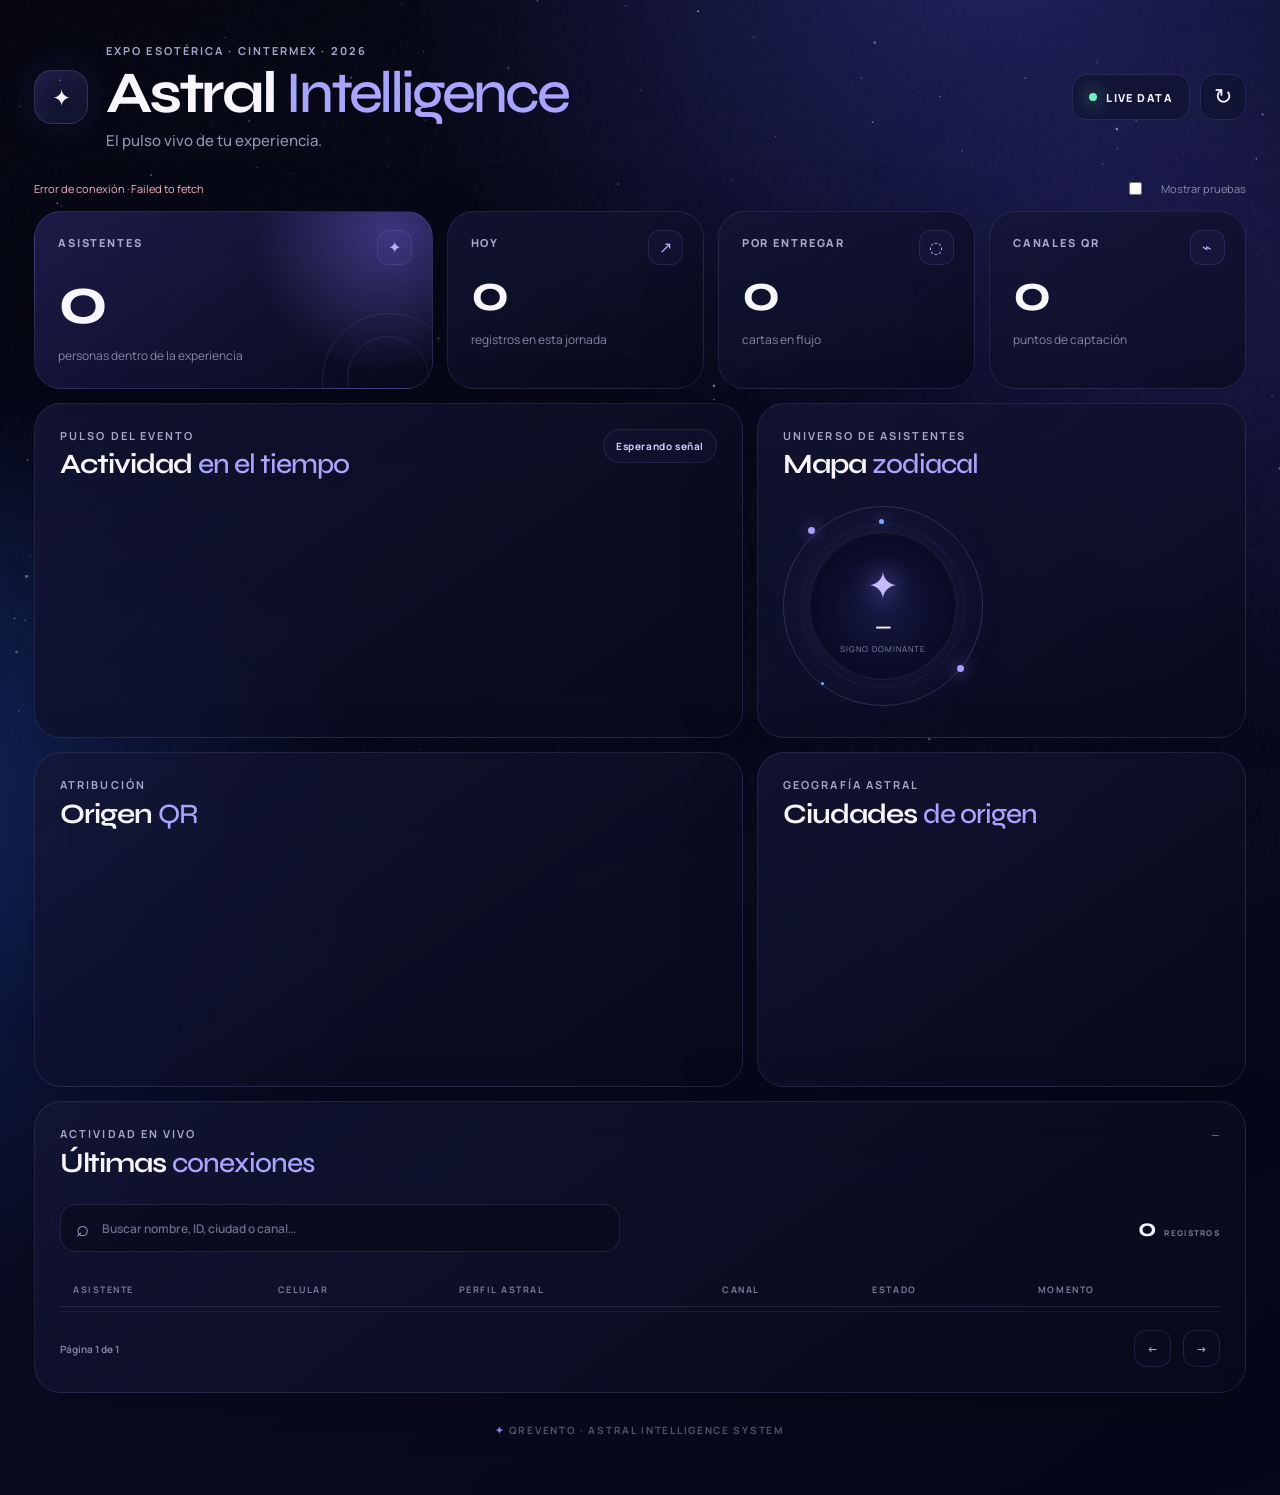
==== commit 0082cac5: "Update index.html" ====
--- a/dashboard/index.html
+++ b/dashboard/index.html
@@ -14,5 +14,5 @@
 <article class="panel astral reveal"><div class="head"><div><div class="overline">UNIVERSO DE ASISTENTES</div><h2>Mapa <span>zodiacal</span></h2></div></div><div class="astralbody"><div class="wheel"><div class="ring r1"></div><div class="ring r2"></div><div class="planet p1"></div><div class="planet p2"></div><div class="core"><big id="glyph">✦</big><strong id="sign">—</strong><small>SIGNO DOMINANTE</small></div></div><div id="zlegend" class="legend"></div></div></article>
 <article class="panel reveal"><div class="head"><div><div class="overline">ATRIBUCIÓN</div><h2>Origen <span>QR</span></h2></div></div><div id="origins" class="ranks"></div></article>
 <article class="panel reveal"><div class="head"><div><div class="overline">GEOGRAFÍA ASTRAL</div><h2>Ciudades <span>de origen</span></h2></div></div><div id="places" class="ranks"></div></article>
-<article class="panel recent reveal"><div class="head"><div><div class="overline">ACTIVIDAD EN VIVO</div><h2>Últimas <span>conexiones</span></h2></div><small id="updated">—</small></div><div class="table-tools"><div class="searchbox"><span>⌕</span><input id="search" type="search" placeholder="Buscar nombre, ID, ciudad o canal…"></div><div class="record-count"><strong id="shownCount">0</strong><span>REGISTROS</span></div></div><div class="table"><table><thead><tr><th>ASISTENTE</th><th>PERFIL ASTRAL</th><th>CANAL</th><th>ESTADO</th><th>MOMENTO</th></tr></thead><tbody id="rows"></tbody></table></div><div class="pager"><div id="pageInfo">Página 1 de 1</div><div class="pager-buttons"><button id="prevPage">←</button><div id="pageNumbers" class="page-numbers"></div><button id="nextPage">→</button></div></div></article>
-</section><footer><span>✦</span> QREVENTO · ASTRAL INTELLIGENCE SYSTEM</footer></main><script src="dashboard.js"></script></body></html>+<article class="panel recent reveal"><div class="head"><div><div class="overline">ACTIVIDAD EN VIVO</div><h2>Últimas <span>conexiones</span></h2></div><small id="updated">—</small></div><div class="table-tools"><div class="searchbox"><span>⌕</span><input id="search" type="search" placeholder="Buscar nombre, ID, ciudad o canal…"></div><div class="record-count"><strong id="shownCount">0</strong><span>REGISTROS</span></div></div><div class="table"><table><thead><tr><th>ASISTENTE</th><th>CELULAR</th><th>PERFIL ASTRAL</th><th>CANAL</th><th>ESTADO</th><th>MOMENTO</th></tr></thead><tbody id="rows"></tbody></table></div><div class="pager"><div id="pageInfo">Página 1 de 1</div><div class="pager-buttons"><button id="prevPage">←</button><div id="pageNumbers" class="page-numbers"></div><button id="nextPage">→</button></div></div></article>
+</section><footer><span>✦</span> QREVENTO · ASTRAL INTELLIGENCE SYSTEM</footer></main><script src="dashboard.js"></script></body></html>
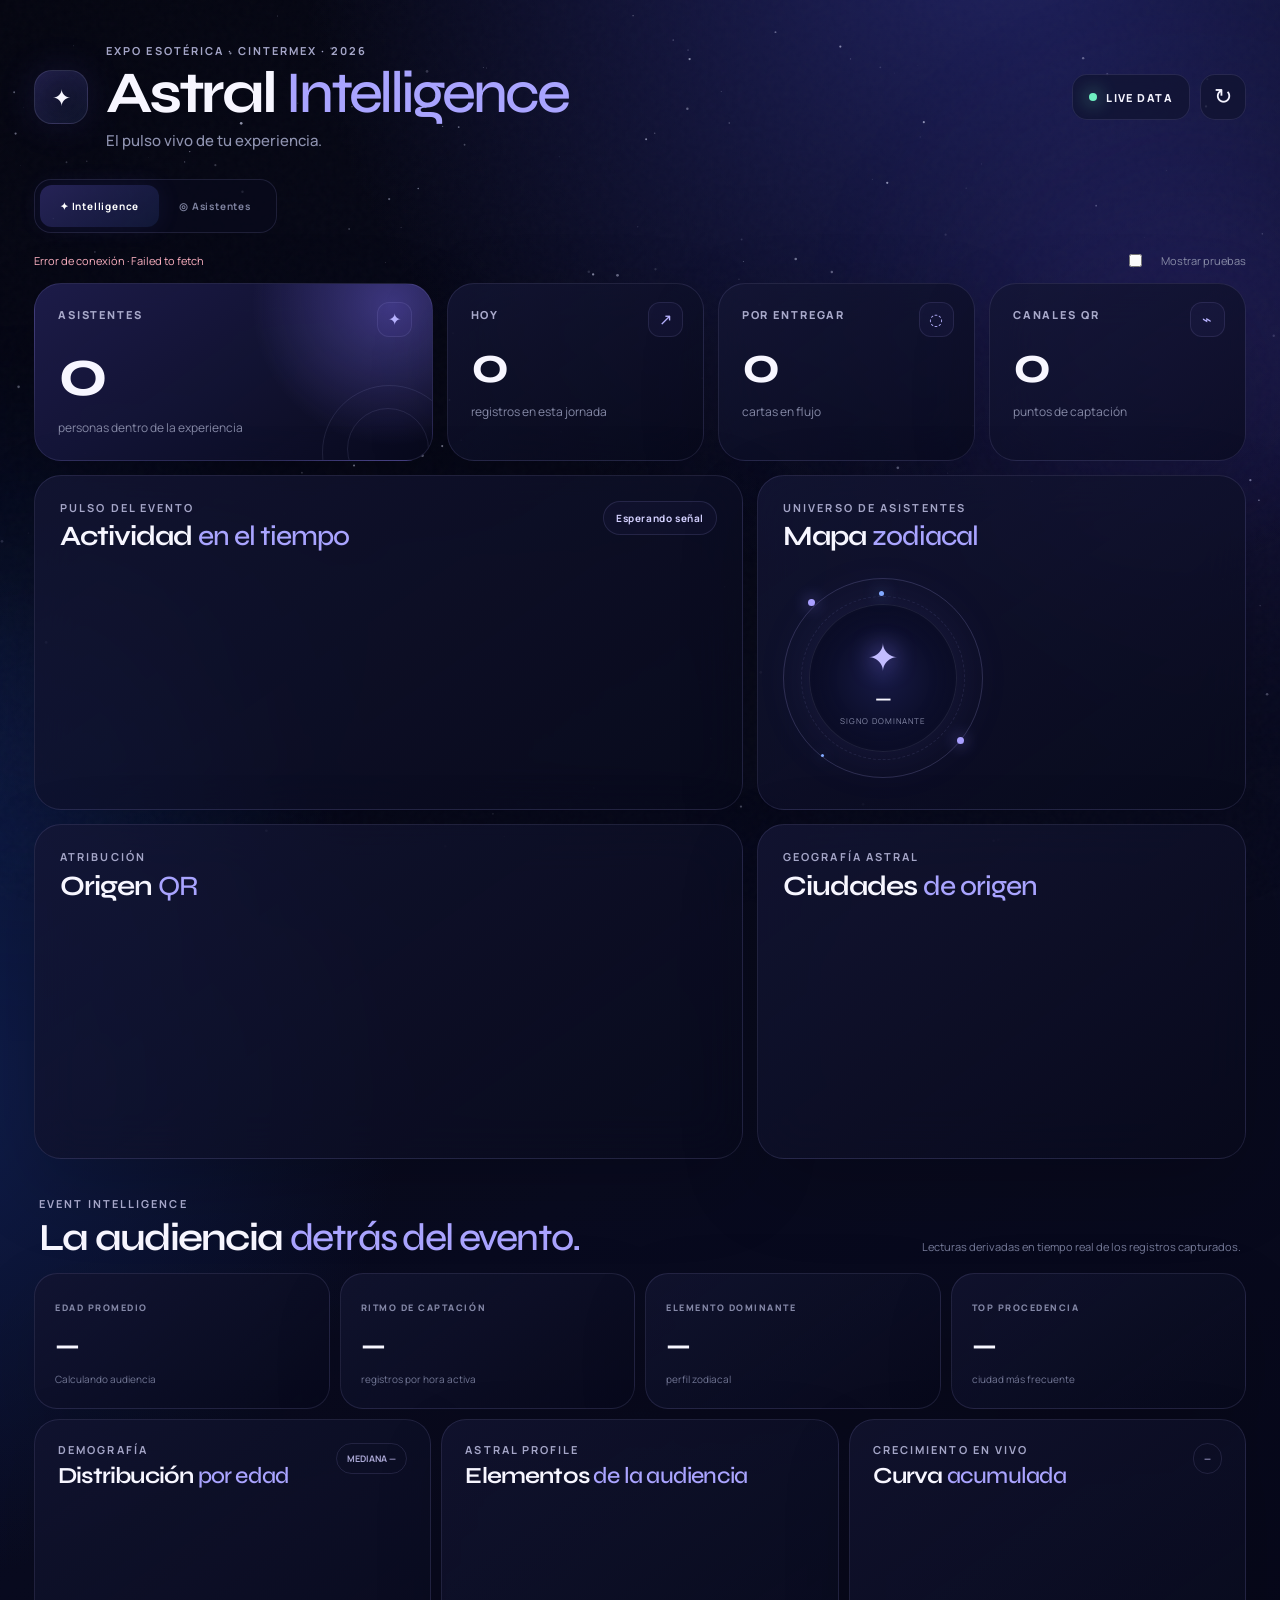
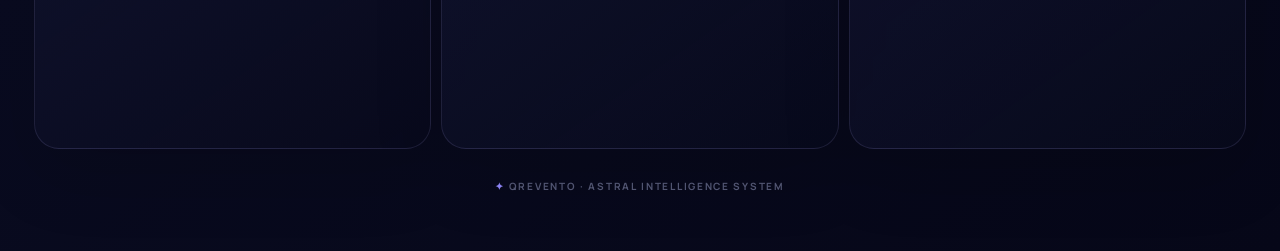
==== commit eb9bbbba: "Add files via upload" ====
--- a/dashboard/index.html
+++ b/dashboard/index.html
@@ -2,8 +2,8 @@
 <canvas id="cosmos"></canvas><div class="noise"></div><div class="aurora one"></div><div class="aurora two"></div>
 <main class="shell">
 <header class="top"><div class="brand"><div class="brandmark"><span>✦</span></div><div><div class="overline">EXPO ESOTÉRICA · CINTERMEX · 2026</div><h1>Astral <span>Intelligence</span></h1><p>El pulso vivo de tu experiencia.</p></div></div><div class="controls"><div class="live"><i></i><span>LIVE DATA</span></div><button id="refresh" title="Actualizar">↻</button></div></header>
-<div class="sync"><span id="status">Sincronizando universo…</span><label><input id="tests" type="checkbox"><i></i> Mostrar pruebas</label></div>
-<section class="kpis">
+<nav class="view-nav"><button class="view-tab active" data-view="intel">✦ Intelligence</button><button class="view-tab" data-view="people">◎ Asistentes</button></nav><div class="sync"><span id="status">Sincronizando universo…</span><label><input id="tests" type="checkbox"><i></i> Mostrar pruebas</label></div>
+<div id="intelView" class="dashview active"><section class="kpis">
 <article class="kpi hero reveal"><div class="kicon">✦</div><label>ASISTENTES</label><strong id="total">0</strong><small>personas dentro de la experiencia</small><div class="orbit o1"></div><div class="orbit o2"></div></article>
 <article class="kpi reveal"><div class="kicon">↗</div><label>HOY</label><strong id="today">0</strong><small>registros en esta jornada</small></article>
 <article class="kpi reveal"><div class="kicon">◌</div><label>POR ENTREGAR</label><strong id="pending">0</strong><small>cartas en flujo</small></article>
@@ -14,5 +14,13 @@
 <article class="panel astral reveal"><div class="head"><div><div class="overline">UNIVERSO DE ASISTENTES</div><h2>Mapa <span>zodiacal</span></h2></div></div><div class="astralbody"><div class="wheel"><div class="ring r1"></div><div class="ring r2"></div><div class="planet p1"></div><div class="planet p2"></div><div class="core"><big id="glyph">✦</big><strong id="sign">—</strong><small>SIGNO DOMINANTE</small></div></div><div id="zlegend" class="legend"></div></div></article>
 <article class="panel reveal"><div class="head"><div><div class="overline">ATRIBUCIÓN</div><h2>Origen <span>QR</span></h2></div></div><div id="origins" class="ranks"></div></article>
 <article class="panel reveal"><div class="head"><div><div class="overline">GEOGRAFÍA ASTRAL</div><h2>Ciudades <span>de origen</span></h2></div></div><div id="places" class="ranks"></div></article>
-<article class="panel recent reveal"><div class="head"><div><div class="overline">ACTIVIDAD EN VIVO</div><h2>Últimas <span>conexiones</span></h2></div><small id="updated">—</small></div><div class="table-tools"><div class="searchbox"><span>⌕</span><input id="search" type="search" placeholder="Buscar nombre, ID, ciudad o canal…"></div><div class="record-count"><strong id="shownCount">0</strong><span>REGISTROS</span></div></div><div class="table"><table><thead><tr><th>ASISTENTE</th><th>CELULAR</th><th>PERFIL ASTRAL</th><th>CANAL</th><th>ESTADO</th><th>MOMENTO</th></tr></thead><tbody id="rows"></tbody></table></div><div class="pager"><div id="pageInfo">Página 1 de 1</div><div class="pager-buttons"><button id="prevPage">←</button><div id="pageNumbers" class="page-numbers"></div><button id="nextPage">→</button></div></div></article>
-</section><footer><span>✦</span> QREVENTO · ASTRAL INTELLIGENCE SYSTEM</footer></main><script src="dashboard.js"></script></body></html>
+<section class="intelligence reveal"><div class="intel-title"><div><div class="overline">EVENT INTELLIGENCE</div><h2>La audiencia <span>detrás del evento.</span></h2></div><p>Lecturas derivadas en tiempo real de los registros capturados.</p></div><div class="intel-kpis">
+<article class="intel-card"><label>EDAD PROMEDIO</label><strong id="avgAge">—</strong><small id="ageRange">Calculando audiencia</small></article>
+<article class="intel-card"><label>RITMO DE CAPTACIÓN</label><strong id="captureRate">—</strong><small>registros por hora activa</small></article>
+<article class="intel-card"><label>ELEMENTO DOMINANTE</label><strong id="elementTop">—</strong><small id="elementPct">perfil zodiacal</small></article>
+<article class="intel-card"><label>TOP PROCEDENCIA</label><strong id="topPlace">—</strong><small id="topPlacePct">ciudad más frecuente</small></article></div>
+<div class="intel-grid"><article class="intel-panel"><div class="minihead"><div><div class="overline">DEMOGRAFÍA</div><h3>Distribución <span>por edad</span></h3></div><b id="ageMedian">MEDIANA —</b></div><div id="ageBars" class="age-bars"></div></article>
+<article class="intel-panel"><div class="minihead"><div><div class="overline">ASTRAL PROFILE</div><h3>Elementos <span>de la audiencia</span></h3></div></div><div id="elements" class="elements"></div></article>
+<article class="intel-panel cumulative"><div class="minihead"><div><div class="overline">CRECIMIENTO EN VIVO</div><h3>Curva <span>acumulada</span></h3></div><b id="velocity">—</b></div><div class="chart-wrap"><svg id="cumChart" viewBox="0 0 720 220" preserveAspectRatio="none"><defs><linearGradient id="areaGrad" x1="0" y1="0" x2="0" y2="1"><stop offset="0%" stop-color="#8177ff" stop-opacity=".35"/><stop offset="100%" stop-color="#8177ff" stop-opacity="0"/></linearGradient></defs><path id="areaPath" fill="url(#areaGrad)"></path><path id="linePath" fill="none" stroke="#9b92ff" stroke-width="3" vector-effect="non-scaling-stroke"></path></svg><div id="chartLabels" class="chart-labels"></div></div></article>
+</div></section></div><div id="peopleView" class="dashview"><article class="panel recent reveal"><div class="head"><div><div class="overline">ACTIVIDAD EN VIVO</div><h2>Últimas <span>conexiones</span></h2></div><div class="attendee-actions"><small id="updated">—</small><button id="downloadExcel" class="download-btn">↓ Descargar Excel</button></div></div><div class="table-tools"><div class="searchbox"><span>⌕</span><input id="search" type="search" placeholder="Buscar nombre, ID, ciudad o canal…"></div><div class="record-count"><strong id="shownCount">0</strong><span>REGISTROS</span></div></div><div class="table"><table><thead><tr><th>ASISTENTE</th><th>CELULAR</th><th>PERFIL ASTRAL</th><th>CANAL</th><th>ESTADO</th><th>MOMENTO</th></tr></thead><tbody id="rows"></tbody></table></div><div class="pager"><div id="pageInfo">Página 1 de 1</div><div class="pager-buttons"><button id="prevPage">←</button><div id="pageNumbers" class="page-numbers"></div><button id="nextPage">→</button></div></div></article></div>
+</section><footer><span>✦</span> QREVENTO · ASTRAL INTELLIGENCE SYSTEM</footer></main><script src="dashboard.js"></script></body></html>
--- a/dashboard/dashboard.css
+++ b/dashboard/dashboard.css
@@ -1,2 +1,3 @@
 *{box-sizing:border-box}:root{--bg:#050611;--panel:rgba(14,16,39,.68);--stroke:rgba(185,179,255,.13);--text:#f7f6ff;--muted:#8f93b0;--violet:#8c7cff;--blue:#67a4ff;--cyan:#79e8ff;--green:#6ff0c1}html{background:var(--bg)}body{margin:0;min-height:100vh;color:var(--text);font-family:Manrope,sans-serif;background:radial-gradient(circle at 78% -5%,#202260 0,transparent 32%),radial-gradient(circle at -8% 58%,#101f50 0,transparent 29%),linear-gradient(145deg,#050611,#090b20 58%,#060718);overflow-x:hidden}#cosmos{position:fixed;inset:0;width:100%;height:100%;z-index:0}.noise{position:fixed;inset:0;z-index:1;pointer-events:none;opacity:.035;background-image:url("data:image/svg+xml,%3Csvg viewBox='0 0 180 180' xmlns='http://www.w3.org/2000/svg'%3E%3Cfilter id='n'%3E%3CfeTurbulence type='fractalNoise' baseFrequency='.85' numOctaves='3' stitchTiles='stitch'/%3E%3C/filter%3E%3Crect width='100%25' height='100%25' filter='url(%23n)' opacity='.6'/%3E%3C/svg%3E")}.aurora{position:fixed;border-radius:50%;filter:blur(110px);pointer-events:none;z-index:0;animation:float 9s ease-in-out infinite alternate}.aurora.one{width:430px;height:430px;background:#6f54ff;opacity:.14;right:-130px;top:18%}.aurora.two{width:380px;height:380px;background:#276fff;opacity:.11;left:-160px;bottom:3%;animation-delay:-4s}.shell{position:relative;z-index:2;max-width:1480px;margin:auto;padding:44px 34px 28px}.top{display:flex;justify-content:space-between;align-items:center;gap:24px;margin-bottom:28px}.brand{display:flex;align-items:center;gap:18px}.brandmark{width:54px;height:54px;border-radius:18px;display:grid;place-items:center;font-size:23px;background:linear-gradient(145deg,#7b6eff33,#548fff13);border:1px solid #c7c0ff28;box-shadow:0 0 40px #7568ff1e,inset 0 0 25px #877bff10}.overline{font:700 11px/1.2 Manrope;letter-spacing:.19em;color:#a5a6c8}.top h1{font:700 clamp(38px,4.6vw,65px)/.98 Syne,sans-serif;letter-spacing:-.055em;margin:8px 0 7px}.top h1 span,h2 span{font-weight:500;color:#a9a4ff}.top p{font:500 15px Manrope;color:var(--muted);margin:0}.controls{display:flex;gap:10px}.live,#refresh{height:46px;border:1px solid var(--stroke);background:#10132da8;color:#f5f4ff;backdrop-filter:blur(18px);border-radius:15px}.live{padding:0 16px;display:flex;align-items:center;gap:9px;font-size:11px;font-weight:800;letter-spacing:.13em}.live i{width:8px;height:8px;background:var(--green);border-radius:50%;box-shadow:0 0 18px var(--green);animation:blink 1.5s infinite}#refresh{width:46px;font-size:22px;cursor:pointer;transition:.25s}#refresh:hover{transform:rotate(45deg);background:#181b3d}.sync{display:flex;justify-content:space-between;align-items:center;margin-bottom:13px;color:#898da9;font-size:11px}.sync label{display:flex;gap:8px;align-items:center;cursor:pointer}.sync input{accent-color:var(--violet)}.kpis{display:grid;grid-template-columns:1.55fr repeat(3,1fr);gap:14px;margin-bottom:14px}.kpi,.panel{position:relative;overflow:hidden;border:1px solid var(--stroke);background:linear-gradient(145deg,rgba(20,22,53,.8),rgba(8,10,27,.7));box-shadow:0 28px 80px rgba(0,0,0,.18);backdrop-filter:blur(24px)}.kpi{min-height:166px;border-radius:27px;padding:23px}.kpi:after,.panel:after{content:"";position:absolute;inset:0;background:linear-gradient(110deg,transparent 35%,rgba(255,255,255,.025),transparent 65%);transform:translateX(-100%);animation:sheen 8s infinite}.kpi.hero{background:radial-gradient(circle at 90% 12%,rgba(133,116,255,.38),transparent 36%),linear-gradient(145deg,rgba(30,29,76,.94),rgba(9,11,31,.8))}.kpi label{display:block;font-size:11px;font-weight:800;letter-spacing:.17em;color:#a8a9ca}.kpi strong{display:block;font:700 52px/1 Syne;margin:17px 0 8px;letter-spacing:-.055em}.kpi.hero strong{font-size:68px}.kpi small{font-size:12px;color:#8589a6}.kicon{position:absolute;right:20px;top:18px;width:35px;height:35px;border:1px solid #bcb5ff1d;border-radius:12px;display:grid;place-items:center;color:#b8b3ff;background:#7770ff0c}.orbit{position:absolute;border:1px solid #c2bdff1c;border-radius:50%;pointer-events:none}.o1{width:135px;height:135px;right:-25px;bottom:-60px;animation:spin 13s linear infinite}.o2{width:82px;height:82px;right:3px;bottom:-30px;animation:spin 8s linear infinite reverse}.grid{display:grid;grid-template-columns:1.45fr 1fr;gap:14px}.panel{border-radius:27px;padding:25px;min-height:335px}.head{display:flex;justify-content:space-between;align-items:flex-start;gap:16px;position:relative;z-index:2}.head h2{font:650 28px/1.05 Syne;margin:8px 0;letter-spacing:-.035em}.head b{font-size:10px;font-weight:700;letter-spacing:.06em;padding:9px 12px;border:1px solid var(--stroke);border-radius:99px;color:#d4d1ff;background:#7770ff0a}.head small{color:#8589a6;font-size:11px}.bars{height:225px;display:flex;align-items:flex-end;gap:8px;padding-top:31px;position:relative;z-index:2}.col{height:100%;flex:1;display:flex;flex-direction:column;align-items:center;justify-content:flex-end;gap:8px}.bar{width:min(32px,72%);min-height:4px;border-radius:12px 12px 4px 4px;background:linear-gradient(180deg,#a89fff,#5b8cff);box-shadow:0 0 22px #756cff28;transform-origin:bottom;animation:grow .8s cubic-bezier(.2,.8,.2,1)}.col small{font-size:10px;color:#737795}.col i{font:700 10px Manrope;color:#d8d5ff;font-style:normal}.astralbody{display:grid;grid-template-columns:205px 1fr;align-items:center;gap:28px;margin-top:19px}.wheel{width:200px;height:200px;position:relative;display:grid;place-items:center}.ring{position:absolute;border-radius:50%;border:1px solid #bbb4ff30}.r1{inset:0;animation:spin 24s linear infinite}.r1:before,.r1:after{content:"";position:absolute;width:7px;height:7px;border-radius:50%;background:#a99fff;box-shadow:0 0 16px #8e82ff}.r1:before{left:24px;top:20px}.r1:after{right:18px;bottom:33px}.r2{inset:18px;border-style:dashed;opacity:.55;animation:spin 34s linear infinite reverse}.core{width:148px;height:148px;border-radius:50%;display:flex;flex-direction:column;align-items:center;justify-content:center;background:radial-gradient(circle,#161944,#090b22 68%);border:1px solid #c5bfff1e;box-shadow:0 0 55px #756cff20,inset 0 0 35px #7e73ff0d}.core big{font-size:38px;color:#c3bdff;text-shadow:0 0 24px #8b7fff}.core strong{font:650 20px Syne;margin:4px 0}.core small{font-size:8px;letter-spacing:.13em;color:#8589a7}.planet{position:absolute;border-radius:50%;background:#82aaff;box-shadow:0 0 16px #7b9cff}.p1{width:5px;height:5px;top:13px;left:96px}.p2{width:3px;height:3px;bottom:21px;left:38px}.legend{display:grid;grid-template-columns:1fr 1fr;gap:10px 17px}.lr{display:flex;justify-content:space-between;font-size:12px;color:#a4a6bf}.lr b{color:#f3f2ff}.ranks{display:grid;gap:17px;margin-top:28px}.rank{display:grid;grid-template-columns:minmax(95px,1fr) 2.2fr 30px;gap:12px;align-items:center;font-size:12px}.rn{overflow:hidden;text-overflow:ellipsis;white-space:nowrap;color:#c7c8d8}.track{height:8px;border-radius:99px;background:#ffffff0c;overflow:hidden}.fill{height:100%;border-radius:99px;background:linear-gradient(90deg,#8177ff,#62a3ff);box-shadow:0 0 16px #766fff24;animation:widthin .8s ease}.recent{grid-column:1/-1;min-height:285px}.table{overflow:auto;margin-top:21px;position:relative;z-index:2}table{width:100%;border-collapse:collapse;min-width:780px}th{text-align:left;padding:10px 13px;font-size:9px;letter-spacing:.17em;color:#777c9b;border-bottom:1px solid var(--stroke)}td{padding:16px 13px;font-size:12px;color:#d6d7e5;border-bottom:1px solid #b5adff0d}td strong{display:block;font-size:13px;color:#faf9ff;margin-bottom:3px}td small{color:#747894}.badge{display:inline-block;border:1px solid #b9b2ff1d;background:#7770ff0b;padding:6px 9px;border-radius:99px;color:#cbc8ff;font-size:9px;font-weight:700;letter-spacing:.08em}.empty{padding:28px 0;color:#8589a7;font-size:12px}.error{color:#ffb3c3!important}footer{text-align:center;padding:30px;color:#565a78;font-size:10px;font-weight:700;letter-spacing:.17em}footer span{color:#938aff}.reveal{opacity:0;transform:translateY(14px);animation:reveal .75s forwards}.reveal:nth-child(2){animation-delay:.08s}.reveal:nth-child(3){animation-delay:.14s}.reveal:nth-child(4){animation-delay:.2s}@keyframes reveal{to{opacity:1;transform:none}}@keyframes blink{50%{opacity:.35;transform:scale(.75)}}@keyframes spin{to{transform:rotate(360deg)}}@keyframes float{to{transform:translate3d(-35px,25px,0) scale(1.08)}}@keyframes grow{from{transform:scaleY(0)}}@keyframes widthin{from{width:0}}@keyframes sheen{0%,70%{transform:translateX(-100%)}85%,100%{transform:translateX(100%)}}@media(max-width:950px){.shell{padding:28px 17px}.kpis{grid-template-columns:1fr 1fr}.grid{grid-template-columns:1fr}.recent{grid-column:auto}}@media(max-width:600px){.shell{padding:22px 13px}.brandmark{display:none}.top{align-items:flex-end}.top h1{font-size:39px}.top p{font-size:12px}.overline{font-size:9px}.live{padding:0 11px}.live span{display:none}.kpis{gap:9px}.kpi{min-height:142px;padding:18px;border-radius:22px}.kpi strong,.kpi.hero strong{font-size:43px}.kpi label{font-size:9px}.kpi small{font-size:10px}.panel{padding:19px;border-radius:22px}.head h2{font-size:24px}.astralbody{grid-template-columns:1fr}.wheel{margin:auto}.legend{grid-template-columns:1fr 1fr}.sync{padding:0 3px}}@media(prefers-reduced-motion:reduce){*{animation:none!important;scroll-behavior:auto!important}}
 .table-tools{position:relative;z-index:3;display:flex;justify-content:space-between;align-items:center;gap:16px;margin:18px 0 2px}.searchbox{height:48px;min-width:330px;max-width:560px;flex:1;display:flex;align-items:center;gap:11px;padding:0 15px;border:1px solid var(--stroke);border-radius:16px;background:rgba(8,10,28,.64);transition:.25s}.searchbox:focus-within{border-color:rgba(160,151,255,.38);box-shadow:0 0 0 4px rgba(125,113,255,.06)}.searchbox span{font-size:22px;color:#aaa6d7}.searchbox input{width:100%;border:0;outline:0;background:transparent;color:#f5f4ff;font:600 12px Manrope}.searchbox input::placeholder{color:#686d8b}.record-count{display:flex;align-items:baseline;gap:8px}.record-count strong{font:700 25px Syne}.record-count span{font-size:8px;font-weight:800;letter-spacing:.16em;color:#737795}.pager{position:relative;z-index:3;display:flex;align-items:center;justify-content:space-between;gap:16px;padding-top:18px;margin-top:4px;border-top:1px solid rgba(181,173,255,.08);color:#7d819e;font-size:10px;font-weight:700}.pager-buttons,.page-numbers{display:flex;align-items:center;gap:6px}.pager button,.page-numbers button{width:37px;height:37px;border-radius:12px;border:1px solid var(--stroke);background:rgba(12,14,36,.7);color:#aaaec8;font:700 11px Manrope;cursor:pointer;transition:.22s}.pager button:hover:not(:disabled),.page-numbers button:hover:not(.active){transform:translateY(-1px);color:#fff;background:rgba(116,105,255,.11)}.pager button:disabled{opacity:.25;cursor:default}.page-numbers button.active{color:#fff;border-color:rgba(177,169,255,.38);background:linear-gradient(145deg,rgba(124,111,255,.38),rgba(76,118,255,.22));box-shadow:0 0 22px rgba(110,100,255,.14)}.page-dots{width:24px;display:grid;place-items:center;color:#646985}@media(max-width:600px){.table-tools{align-items:stretch;flex-direction:column}.searchbox{min-width:0;max-width:none;width:100%}.record-count{align-self:flex-end}.pager{align-items:flex-start;flex-direction:column}.pager-buttons{width:100%;justify-content:space-between}.pager button,.page-numbers button{width:34px;height:34px}}
+.intelligence{grid-column:1/-1;margin-top:4px}.intel-title{display:flex;justify-content:space-between;align-items:end;gap:24px;padding:20px 5px 16px}.intel-title h2{font:650 clamp(30px,3vw,43px)/1 Syne;margin:8px 0 0;letter-spacing:-.045em}.intel-title h2 span,.minihead h3 span{color:#aaa4ff;font-weight:500}.intel-title p{max-width:390px;margin:0;color:#777c9a;font-size:11px;line-height:1.7}.intel-kpis{display:grid;grid-template-columns:repeat(4,1fr);gap:10px;margin-bottom:10px}.intel-card,.intel-panel{border:1px solid var(--stroke);background:linear-gradient(145deg,rgba(18,20,48,.82),rgba(8,10,28,.72));backdrop-filter:blur(24px);box-shadow:0 25px 70px rgba(0,0,0,.14)}.intel-card{min-height:135px;border-radius:23px;padding:20px}.intel-card label{font-size:9px;font-weight:800;letter-spacing:.17em;color:#8589a8}.intel-card strong{display:block;margin:15px 0 6px;font:700 clamp(25px,2.3vw,38px)/1 Syne;letter-spacing:-.045em}.intel-card small{font-size:10px;color:#727795}.intel-grid{display:grid;grid-template-columns:1fr 1fr;gap:10px}.intel-panel{border-radius:25px;padding:23px;min-height:300px;overflow:hidden}.minihead{display:flex;justify-content:space-between;align-items:start;gap:14px}.minihead h3{font:650 23px/1.05 Syne;margin:7px 0;letter-spacing:-.035em}.minihead b{font-size:9px;color:#aaa7d4;padding:8px 10px;border:1px solid var(--stroke);border-radius:99px}.age-bars{height:190px;display:flex;align-items:flex-end;gap:13px;padding-top:27px}.age-col{height:100%;flex:1;display:flex;flex-direction:column;justify-content:flex-end;align-items:center;gap:7px}.age-col i{font-style:normal;font-size:10px;font-weight:700;color:#d9d6ff}.age-bar{width:min(42px,70%);min-height:3px;border-radius:10px 10px 3px 3px;background:linear-gradient(180deg,#a89fff,#617fff);box-shadow:0 0 22px #756cff20;animation:grow .8s ease}.age-col small{font-size:9px;color:#737895}.elements{display:grid;grid-template-columns:1fr 1fr;gap:13px;margin-top:28px}.element{padding:15px;border-radius:17px;background:#ffffff05;border:1px solid #b5adff0d}.element-top{display:flex;justify-content:space-between;align-items:center;margin-bottom:11px}.element-top span{font-size:11px;font-weight:700;color:#c7c8dc}.element-top b{font:700 17px Syne}.element-track,.qr-track{height:7px;background:#ffffff0a;border-radius:99px;overflow:hidden}.element-fill,.qr-fill{height:100%;border-radius:99px;background:linear-gradient(90deg,#786eff,#74a4ff)}.chart-wrap{height:210px;margin-top:20px}.chart-wrap svg{width:100%;height:180px;overflow:visible}.chart-labels{display:flex;justify-content:space-between;color:#676c89;font-size:8px}.qr-performance{display:grid;gap:14px;margin-top:25px}.qr-row{display:grid;grid-template-columns:minmax(90px,1fr) 2fr 65px;gap:11px;align-items:center}.qr-name{font-size:11px;color:#c7c8d9;white-space:nowrap;overflow:hidden;text-overflow:ellipsis}.qr-value{text-align:right}.qr-value b{font:700 13px Syne}.qr-value small{display:block;color:#696e8c;font-size:8px}@media(max-width:950px){.intel-kpis{grid-template-columns:1fr 1fr}}@media(max-width:700px){.intel-title{align-items:start;flex-direction:column}.intel-title p{display:none}.intel-grid{grid-template-columns:1fr}.intel-card strong{font-size:27px}}.view-nav{display:inline-flex;z-index:5;position:relative;padding:5px;margin-bottom:18px;border:1px solid var(--stroke);border-radius:17px;background:#090b1db5}.view-tab{height:42px;padding:0 20px;border:0;border-radius:12px;background:transparent;color:#7d819e;font:700 10px Manrope;letter-spacing:.08em;cursor:pointer}.view-tab.active{color:#fff;background:linear-gradient(145deg,#796cff44,#527cff20);box-shadow:0 0 25px #7065ff18}.dashview{display:none}.dashview.active{display:contents}#peopleView.active{display:block;grid-column:1/-1}.attendee-actions{display:flex;align-items:center;gap:12px}.download-btn{height:40px;padding:0 15px;border:1px solid #ada5ff33;border-radius:13px;background:#7469ff18;color:#e7e5ff;font:700 9px Manrope;letter-spacing:.07em;cursor:pointer}.download-btn:hover{border-color:#ada5ff66;transform:translateY(-1px)}#peopleView .recent{min-height:650px}.intel-grid{grid-template-columns:repeat(3,1fr)}@media(max-width:1050px){.intel-grid{grid-template-columns:1fr}}@media(max-width:600px){.view-nav{width:100%;display:flex}.view-tab{flex:1}.attendee-actions{width:100%;justify-content:space-between}}
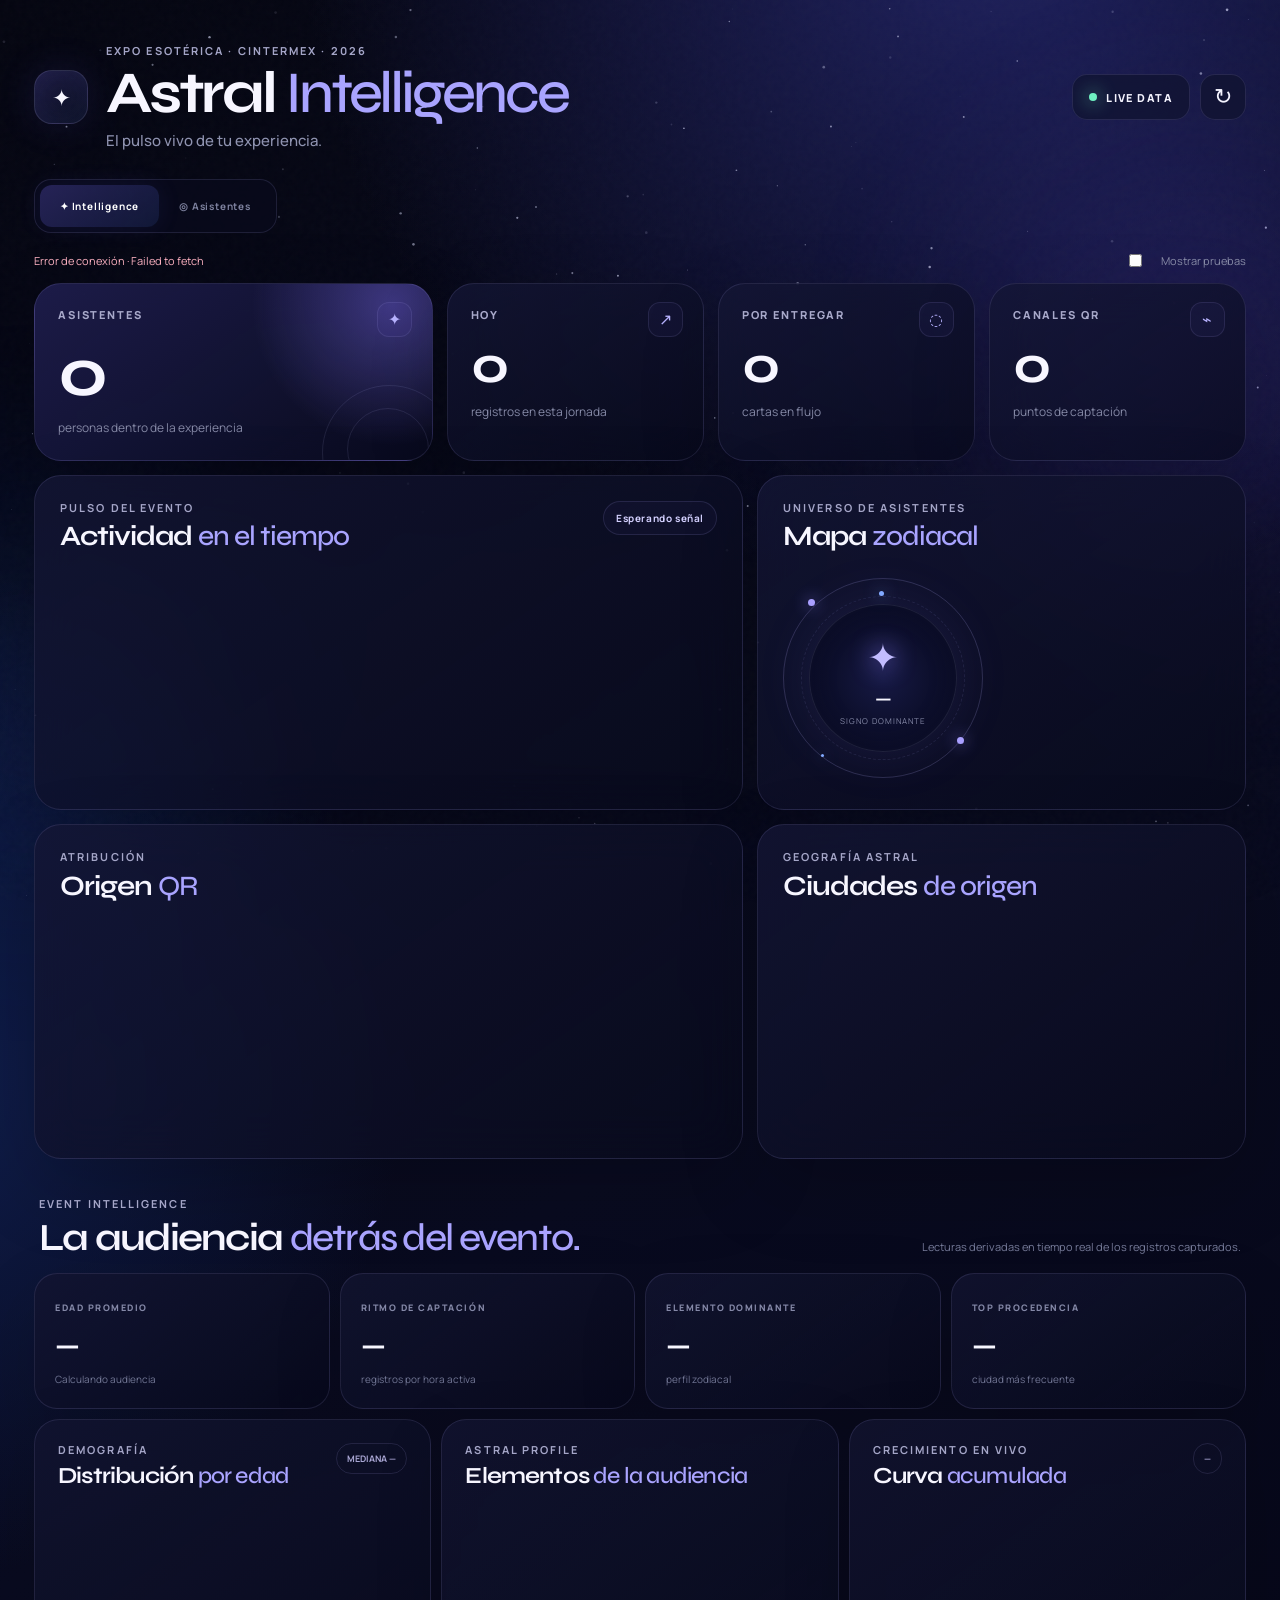
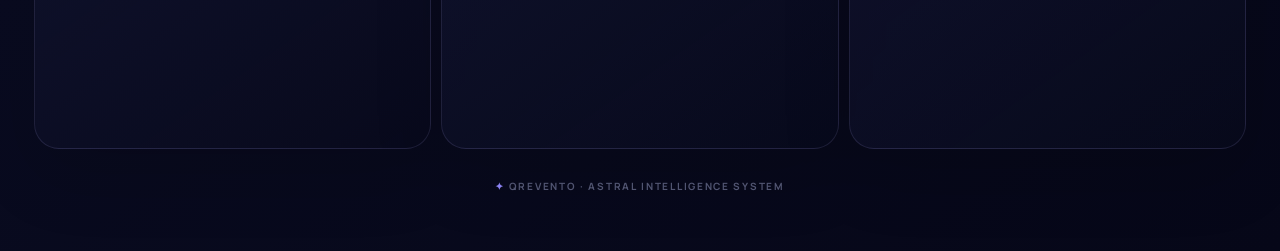
==== commit 5daac5e3: "Update index.html" ====
--- a/dashboard/index.html
+++ b/dashboard/index.html
@@ -22,5 +22,5 @@
 <div class="intel-grid"><article class="intel-panel"><div class="minihead"><div><div class="overline">DEMOGRAFÍA</div><h3>Distribución <span>por edad</span></h3></div><b id="ageMedian">MEDIANA —</b></div><div id="ageBars" class="age-bars"></div></article>
 <article class="intel-panel"><div class="minihead"><div><div class="overline">ASTRAL PROFILE</div><h3>Elementos <span>de la audiencia</span></h3></div></div><div id="elements" class="elements"></div></article>
 <article class="intel-panel cumulative"><div class="minihead"><div><div class="overline">CRECIMIENTO EN VIVO</div><h3>Curva <span>acumulada</span></h3></div><b id="velocity">—</b></div><div class="chart-wrap"><svg id="cumChart" viewBox="0 0 720 220" preserveAspectRatio="none"><defs><linearGradient id="areaGrad" x1="0" y1="0" x2="0" y2="1"><stop offset="0%" stop-color="#8177ff" stop-opacity=".35"/><stop offset="100%" stop-color="#8177ff" stop-opacity="0"/></linearGradient></defs><path id="areaPath" fill="url(#areaGrad)"></path><path id="linePath" fill="none" stroke="#9b92ff" stroke-width="3" vector-effect="non-scaling-stroke"></path></svg><div id="chartLabels" class="chart-labels"></div></div></article>
-</div></section></div><div id="peopleView" class="dashview"><article class="panel recent reveal"><div class="head"><div><div class="overline">ACTIVIDAD EN VIVO</div><h2>Últimas <span>conexiones</span></h2></div><div class="attendee-actions"><small id="updated">—</small><button id="downloadExcel" class="download-btn">↓ Descargar Excel</button></div></div><div class="table-tools"><div class="searchbox"><span>⌕</span><input id="search" type="search" placeholder="Buscar nombre, ID, ciudad o canal…"></div><div class="record-count"><strong id="shownCount">0</strong><span>REGISTROS</span></div></div><div class="table"><table><thead><tr><th>ASISTENTE</th><th>CELULAR</th><th>PERFIL ASTRAL</th><th>CANAL</th><th>ESTADO</th><th>MOMENTO</th></tr></thead><tbody id="rows"></tbody></table></div><div class="pager"><div id="pageInfo">Página 1 de 1</div><div class="pager-buttons"><button id="prevPage">←</button><div id="pageNumbers" class="page-numbers"></div><button id="nextPage">→</button></div></div></article></div>
-</section><footer><span>✦</span> QREVENTO · ASTRAL INTELLIGENCE SYSTEM</footer></main><script src="dashboard.js"></script></body></html>+</div></section></div><div id="peopleView" class="dashview"><article class="panel recent reveal"><div class="head"><div><div class="overline">ACTIVIDAD EN VIVO</div><h2>Últimas <span>conexiones</span></h2></div><div class="attendee-actions"><small id="updated">—</small><button id="downloadExcel" class="download-btn">↓ Descargar Excel</button></div></div><div class="table-tools"><div class="searchbox"><span>⌕</span><input id="search" type="search" placeholder="Buscar nombre, ID, ciudad o canal…"></div><div class="record-count"><strong id="shownCount">0</strong><span>REGISTROS</span></div></div><div class="table"><table><thead><tr><th>ASISTENTE</th><th>CELULAR</th><th>FECHA NACIMIENTO</th><th>PERFIL ASTRAL</th><th>CANAL</th><th>ESTADO</th><th>MOMENTO</th></tr></thead><tbody id="rows"></tbody></table></div><div class="pager"><div id="pageInfo">Página 1 de 1</div><div class="pager-buttons"><button id="prevPage">←</button><div id="pageNumbers" class="page-numbers"></div><button id="nextPage">→</button></div></div></article></div>
+</section><footer><span>✦</span> QREVENTO · ASTRAL INTELLIGENCE SYSTEM</footer></main><script src="dashboard.js"></script></body></html>
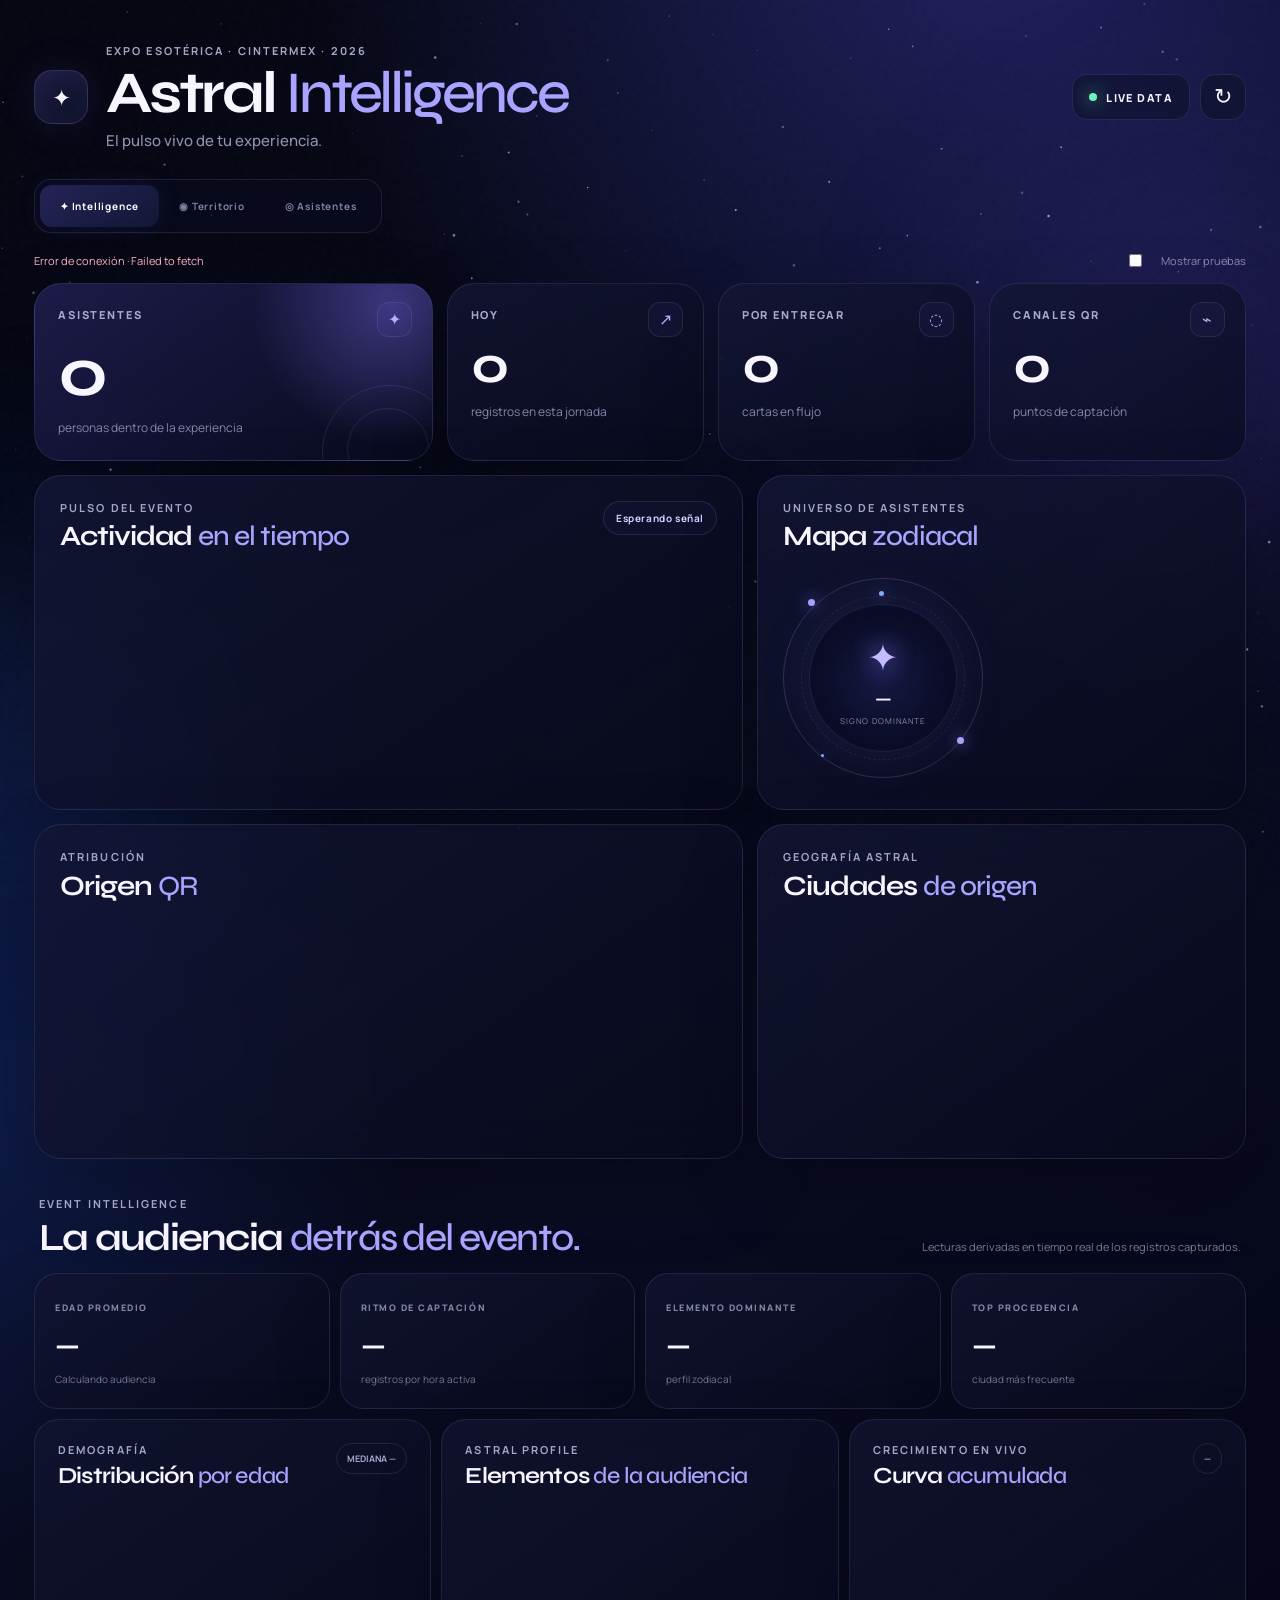
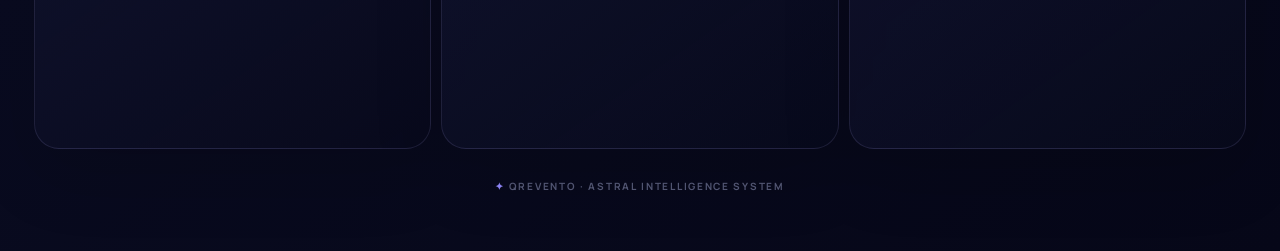
==== commit 1141464f: "Add files via upload" ====
--- a/dashboard/index.html
+++ b/dashboard/index.html
@@ -1,8 +1,8 @@
-<!doctype html><html lang="es"><head><meta charset="utf-8"><meta name="viewport" content="width=device-width,initial-scale=1"><meta name="theme-color" content="#060713"><title>Expo Esotérica · Astral Intelligence</title><link rel="preconnect" href="https://fonts.googleapis.com"><link rel="preconnect" href="https://fonts.gstatic.com" crossorigin><link href="https://fonts.googleapis.com/css2?family=DM+Sans:wght@400;500;600&family=Manrope:wght@500;600;700;800&family=Syne:wght@500;600;700;800&display=swap" rel="stylesheet"><link rel="stylesheet" href="dashboard.css"></head><body>
+<!doctype html><html lang="es"><head><meta charset="utf-8"><meta name="viewport" content="width=device-width,initial-scale=1"><meta name="theme-color" content="#060713"><title>Expo Esotérica · Astral Intelligence</title><link rel="preconnect" href="https://fonts.googleapis.com"><link rel="preconnect" href="https://fonts.gstatic.com" crossorigin><link href="https://fonts.googleapis.com/css2?family=DM+Sans:wght@400;500;600&family=Manrope:wght@500;600;700;800&family=Syne:wght@500;600;700;800&display=swap" rel="stylesheet"><link rel="stylesheet" href="https://api.mapbox.com/mapbox-gl-js/v3.30.0/mapbox-gl.css"><link rel="stylesheet" href="dashboard.css"></head><body>
 <canvas id="cosmos"></canvas><div class="noise"></div><div class="aurora one"></div><div class="aurora two"></div>
 <main class="shell">
 <header class="top"><div class="brand"><div class="brandmark"><span>✦</span></div><div><div class="overline">EXPO ESOTÉRICA · CINTERMEX · 2026</div><h1>Astral <span>Intelligence</span></h1><p>El pulso vivo de tu experiencia.</p></div></div><div class="controls"><div class="live"><i></i><span>LIVE DATA</span></div><button id="refresh" title="Actualizar">↻</button></div></header>
-<nav class="view-nav"><button class="view-tab active" data-view="intel">✦ Intelligence</button><button class="view-tab" data-view="people">◎ Asistentes</button></nav><div class="sync"><span id="status">Sincronizando universo…</span><label><input id="tests" type="checkbox"><i></i> Mostrar pruebas</label></div>
+<nav class="view-nav"><button class="view-tab active" data-view="intel">✦ Intelligence</button><button class="view-tab" data-view="territory">◉ Territorio</button><button class="view-tab" data-view="people">◎ Asistentes</button></nav><div class="sync"><span id="status">Sincronizando universo…</span><label><input id="tests" type="checkbox"><i></i> Mostrar pruebas</label></div>
 <div id="intelView" class="dashview active"><section class="kpis">
 <article class="kpi hero reveal"><div class="kicon">✦</div><label>ASISTENTES</label><strong id="total">0</strong><small>personas dentro de la experiencia</small><div class="orbit o1"></div><div class="orbit o2"></div></article>
 <article class="kpi reveal"><div class="kicon">↗</div><label>HOY</label><strong id="today">0</strong><small>registros en esta jornada</small></article>
@@ -22,5 +22,5 @@
 <div class="intel-grid"><article class="intel-panel"><div class="minihead"><div><div class="overline">DEMOGRAFÍA</div><h3>Distribución <span>por edad</span></h3></div><b id="ageMedian">MEDIANA —</b></div><div id="ageBars" class="age-bars"></div></article>
 <article class="intel-panel"><div class="minihead"><div><div class="overline">ASTRAL PROFILE</div><h3>Elementos <span>de la audiencia</span></h3></div></div><div id="elements" class="elements"></div></article>
 <article class="intel-panel cumulative"><div class="minihead"><div><div class="overline">CRECIMIENTO EN VIVO</div><h3>Curva <span>acumulada</span></h3></div><b id="velocity">—</b></div><div class="chart-wrap"><svg id="cumChart" viewBox="0 0 720 220" preserveAspectRatio="none"><defs><linearGradient id="areaGrad" x1="0" y1="0" x2="0" y2="1"><stop offset="0%" stop-color="#8177ff" stop-opacity=".35"/><stop offset="100%" stop-color="#8177ff" stop-opacity="0"/></linearGradient></defs><path id="areaPath" fill="url(#areaGrad)"></path><path id="linePath" fill="none" stroke="#9b92ff" stroke-width="3" vector-effect="non-scaling-stroke"></path></svg><div id="chartLabels" class="chart-labels"></div></div></article>
-</div></section></div><div id="peopleView" class="dashview"><article class="panel recent reveal"><div class="head"><div><div class="overline">ACTIVIDAD EN VIVO</div><h2>Últimas <span>conexiones</span></h2></div><div class="attendee-actions"><small id="updated">—</small><button id="downloadExcel" class="download-btn">↓ Descargar Excel</button></div></div><div class="table-tools"><div class="searchbox"><span>⌕</span><input id="search" type="search" placeholder="Buscar nombre, ID, ciudad o canal…"></div><div class="record-count"><strong id="shownCount">0</strong><span>REGISTROS</span></div></div><div class="table"><table><thead><tr><th>ASISTENTE</th><th>CELULAR</th><th>FECHA NACIMIENTO</th><th>PERFIL ASTRAL</th><th>CANAL</th><th>ESTADO</th><th>MOMENTO</th></tr></thead><tbody id="rows"></tbody></table></div><div class="pager"><div id="pageInfo">Página 1 de 1</div><div class="pager-buttons"><button id="prevPage">←</button><div id="pageNumbers" class="page-numbers"></div><button id="nextPage">→</button></div></div></article></div>
-</section><footer><span>✦</span> QREVENTO · ASTRAL INTELLIGENCE SYSTEM</footer></main><script src="dashboard.js"></script></body></html>
+</div></section></div><div id="territoryView" class="dashview"><section class="territory-shell reveal"><div class="territory-title"><div><div class="overline">TERRITORIAL INTELLIGENCE</div><h2>El origen <span>de tu audiencia.</span></h2><p>Concentración municipal derivada de los lugares de nacimiento registrados.</p></div><div class="territory-live"><i></i> LIVE TERRITORY</div></div><div class="territory-kpis"><article><label>GEOLOCALIZADOS</label><strong id="territoryVisitors">0</strong><small>visitantes identificados</small></article><article><label>MUNICIPIOS</label><strong id="territoryMunicipalities">0</strong><small>procedencias consolidadas</small></article><article><label>COBERTURA</label><strong id="territoryStates">0</strong><small>estados detectados</small></article><article class="territory-top"><label>TOP PROCEDENCIA</label><strong id="territoryTop">—</strong><small id="territoryTopPct">esperando datos</small></article></div><div class="territory-layout"><article class="territory-map-card"><div class="territory-map-head"><div><div class="overline">MAPA DE PROCEDENCIA</div><h3>Concentración <span>territorial</span></h3></div><div class="territory-actions"><button id="territoryReset">⌖ Vista general</button><button id="territoryPitch">◇ 3D</button></div></div><div id="territoryMap"></div><div class="territory-legend"><span>CONCENTRACIÓN</span><i class="l1"></i><small>Baja</small><i class="l2"></i><small>Media</small><i class="l3"></i><small>Alta</small><i class="l4"></i><small>Máxima</small></div></article><aside class="territory-side"><div class="territory-side-head"><div class="overline">TOP TERRITORIOS</div><h3>Municipios <span>con mayor audiencia</span></h3></div><div id="territoryRanking" class="territory-ranking"><div class="empty">Esperando procedencias…</div></div><div class="territory-note"><b>✦ NORMALIZACIÓN ACTIVA</b><p>Variantes como “Monterrey”, “Monterrey NL” y “Monterrey Nuevo León” se consolidan en un mismo territorio.</p></div></aside></div></section></div><div id="peopleView" class="dashview"><article class="panel recent reveal"><div class="head"><div><div class="overline">ACTIVIDAD EN VIVO</div><h2>Últimas <span>conexiones</span></h2></div><div class="attendee-actions"><small id="updated">—</small><button id="downloadExcel" class="download-btn">↓ Descargar Excel</button></div></div><div class="table-tools"><div class="searchbox"><span>⌕</span><input id="search" type="search" placeholder="Buscar nombre, ID, ciudad o canal…"></div><div class="record-count"><strong id="shownCount">0</strong><span>REGISTROS</span></div></div><div class="table"><table><thead><tr><th>ASISTENTE</th><th>CELULAR</th><th>FECHA NACIMIENTO</th><th>PERFIL ASTRAL</th><th>CANAL</th><th>ESTADO</th><th>MOMENTO</th></tr></thead><tbody id="rows"></tbody></table></div><div class="pager"><div id="pageInfo">Página 1 de 1</div><div class="pager-buttons"><button id="prevPage">←</button><div id="pageNumbers" class="page-numbers"></div><button id="nextPage">→</button></div></div></article></div>
+</section><footer><span>✦</span> QREVENTO · ASTRAL INTELLIGENCE SYSTEM</footer></main><script src="https://api.mapbox.com/mapbox-gl-js/v3.30.0/mapbox-gl.js"></script><script src="dashboard.js"></script></body></html>
--- a/dashboard/dashboard.css
+++ b/dashboard/dashboard.css
@@ -1,3 +1,6 @@
 *{box-sizing:border-box}:root{--bg:#050611;--panel:rgba(14,16,39,.68);--stroke:rgba(185,179,255,.13);--text:#f7f6ff;--muted:#8f93b0;--violet:#8c7cff;--blue:#67a4ff;--cyan:#79e8ff;--green:#6ff0c1}html{background:var(--bg)}body{margin:0;min-height:100vh;color:var(--text);font-family:Manrope,sans-serif;background:radial-gradient(circle at 78% -5%,#202260 0,transparent 32%),radial-gradient(circle at -8% 58%,#101f50 0,transparent 29%),linear-gradient(145deg,#050611,#090b20 58%,#060718);overflow-x:hidden}#cosmos{position:fixed;inset:0;width:100%;height:100%;z-index:0}.noise{position:fixed;inset:0;z-index:1;pointer-events:none;opacity:.035;background-image:url("data:image/svg+xml,%3Csvg viewBox='0 0 180 180' xmlns='http://www.w3.org/2000/svg'%3E%3Cfilter id='n'%3E%3CfeTurbulence type='fractalNoise' baseFrequency='.85' numOctaves='3' stitchTiles='stitch'/%3E%3C/filter%3E%3Crect width='100%25' height='100%25' filter='url(%23n)' opacity='.6'/%3E%3C/svg%3E")}.aurora{position:fixed;border-radius:50%;filter:blur(110px);pointer-events:none;z-index:0;animation:float 9s ease-in-out infinite alternate}.aurora.one{width:430px;height:430px;background:#6f54ff;opacity:.14;right:-130px;top:18%}.aurora.two{width:380px;height:380px;background:#276fff;opacity:.11;left:-160px;bottom:3%;animation-delay:-4s}.shell{position:relative;z-index:2;max-width:1480px;margin:auto;padding:44px 34px 28px}.top{display:flex;justify-content:space-between;align-items:center;gap:24px;margin-bottom:28px}.brand{display:flex;align-items:center;gap:18px}.brandmark{width:54px;height:54px;border-radius:18px;display:grid;place-items:center;font-size:23px;background:linear-gradient(145deg,#7b6eff33,#548fff13);border:1px solid #c7c0ff28;box-shadow:0 0 40px #7568ff1e,inset 0 0 25px #877bff10}.overline{font:700 11px/1.2 Manrope;letter-spacing:.19em;color:#a5a6c8}.top h1{font:700 clamp(38px,4.6vw,65px)/.98 Syne,sans-serif;letter-spacing:-.055em;margin:8px 0 7px}.top h1 span,h2 span{font-weight:500;color:#a9a4ff}.top p{font:500 15px Manrope;color:var(--muted);margin:0}.controls{display:flex;gap:10px}.live,#refresh{height:46px;border:1px solid var(--stroke);background:#10132da8;color:#f5f4ff;backdrop-filter:blur(18px);border-radius:15px}.live{padding:0 16px;display:flex;align-items:center;gap:9px;font-size:11px;font-weight:800;letter-spacing:.13em}.live i{width:8px;height:8px;background:var(--green);border-radius:50%;box-shadow:0 0 18px var(--green);animation:blink 1.5s infinite}#refresh{width:46px;font-size:22px;cursor:pointer;transition:.25s}#refresh:hover{transform:rotate(45deg);background:#181b3d}.sync{display:flex;justify-content:space-between;align-items:center;margin-bottom:13px;color:#898da9;font-size:11px}.sync label{display:flex;gap:8px;align-items:center;cursor:pointer}.sync input{accent-color:var(--violet)}.kpis{display:grid;grid-template-columns:1.55fr repeat(3,1fr);gap:14px;margin-bottom:14px}.kpi,.panel{position:relative;overflow:hidden;border:1px solid var(--stroke);background:linear-gradient(145deg,rgba(20,22,53,.8),rgba(8,10,27,.7));box-shadow:0 28px 80px rgba(0,0,0,.18);backdrop-filter:blur(24px)}.kpi{min-height:166px;border-radius:27px;padding:23px}.kpi:after,.panel:after{content:"";position:absolute;inset:0;background:linear-gradient(110deg,transparent 35%,rgba(255,255,255,.025),transparent 65%);transform:translateX(-100%);animation:sheen 8s infinite}.kpi.hero{background:radial-gradient(circle at 90% 12%,rgba(133,116,255,.38),transparent 36%),linear-gradient(145deg,rgba(30,29,76,.94),rgba(9,11,31,.8))}.kpi label{display:block;font-size:11px;font-weight:800;letter-spacing:.17em;color:#a8a9ca}.kpi strong{display:block;font:700 52px/1 Syne;margin:17px 0 8px;letter-spacing:-.055em}.kpi.hero strong{font-size:68px}.kpi small{font-size:12px;color:#8589a6}.kicon{position:absolute;right:20px;top:18px;width:35px;height:35px;border:1px solid #bcb5ff1d;border-radius:12px;display:grid;place-items:center;color:#b8b3ff;background:#7770ff0c}.orbit{position:absolute;border:1px solid #c2bdff1c;border-radius:50%;pointer-events:none}.o1{width:135px;height:135px;right:-25px;bottom:-60px;animation:spin 13s linear infinite}.o2{width:82px;height:82px;right:3px;bottom:-30px;animation:spin 8s linear infinite reverse}.grid{display:grid;grid-template-columns:1.45fr 1fr;gap:14px}.panel{border-radius:27px;padding:25px;min-height:335px}.head{display:flex;justify-content:space-between;align-items:flex-start;gap:16px;position:relative;z-index:2}.head h2{font:650 28px/1.05 Syne;margin:8px 0;letter-spacing:-.035em}.head b{font-size:10px;font-weight:700;letter-spacing:.06em;padding:9px 12px;border:1px solid var(--stroke);border-radius:99px;color:#d4d1ff;background:#7770ff0a}.head small{color:#8589a6;font-size:11px}.bars{height:225px;display:flex;align-items:flex-end;gap:8px;padding-top:31px;position:relative;z-index:2}.col{height:100%;flex:1;display:flex;flex-direction:column;align-items:center;justify-content:flex-end;gap:8px}.bar{width:min(32px,72%);min-height:4px;border-radius:12px 12px 4px 4px;background:linear-gradient(180deg,#a89fff,#5b8cff);box-shadow:0 0 22px #756cff28;transform-origin:bottom;animation:grow .8s cubic-bezier(.2,.8,.2,1)}.col small{font-size:10px;color:#737795}.col i{font:700 10px Manrope;color:#d8d5ff;font-style:normal}.astralbody{display:grid;grid-template-columns:205px 1fr;align-items:center;gap:28px;margin-top:19px}.wheel{width:200px;height:200px;position:relative;display:grid;place-items:center}.ring{position:absolute;border-radius:50%;border:1px solid #bbb4ff30}.r1{inset:0;animation:spin 24s linear infinite}.r1:before,.r1:after{content:"";position:absolute;width:7px;height:7px;border-radius:50%;background:#a99fff;box-shadow:0 0 16px #8e82ff}.r1:before{left:24px;top:20px}.r1:after{right:18px;bottom:33px}.r2{inset:18px;border-style:dashed;opacity:.55;animation:spin 34s linear infinite reverse}.core{width:148px;height:148px;border-radius:50%;display:flex;flex-direction:column;align-items:center;justify-content:center;background:radial-gradient(circle,#161944,#090b22 68%);border:1px solid #c5bfff1e;box-shadow:0 0 55px #756cff20,inset 0 0 35px #7e73ff0d}.core big{font-size:38px;color:#c3bdff;text-shadow:0 0 24px #8b7fff}.core strong{font:650 20px Syne;margin:4px 0}.core small{font-size:8px;letter-spacing:.13em;color:#8589a7}.planet{position:absolute;border-radius:50%;background:#82aaff;box-shadow:0 0 16px #7b9cff}.p1{width:5px;height:5px;top:13px;left:96px}.p2{width:3px;height:3px;bottom:21px;left:38px}.legend{display:grid;grid-template-columns:1fr 1fr;gap:10px 17px}.lr{display:flex;justify-content:space-between;font-size:12px;color:#a4a6bf}.lr b{color:#f3f2ff}.ranks{display:grid;gap:17px;margin-top:28px}.rank{display:grid;grid-template-columns:minmax(95px,1fr) 2.2fr 30px;gap:12px;align-items:center;font-size:12px}.rn{overflow:hidden;text-overflow:ellipsis;white-space:nowrap;color:#c7c8d8}.track{height:8px;border-radius:99px;background:#ffffff0c;overflow:hidden}.fill{height:100%;border-radius:99px;background:linear-gradient(90deg,#8177ff,#62a3ff);box-shadow:0 0 16px #766fff24;animation:widthin .8s ease}.recent{grid-column:1/-1;min-height:285px}.table{overflow:auto;margin-top:21px;position:relative;z-index:2}table{width:100%;border-collapse:collapse;min-width:780px}th{text-align:left;padding:10px 13px;font-size:9px;letter-spacing:.17em;color:#777c9b;border-bottom:1px solid var(--stroke)}td{padding:16px 13px;font-size:12px;color:#d6d7e5;border-bottom:1px solid #b5adff0d}td strong{display:block;font-size:13px;color:#faf9ff;margin-bottom:3px}td small{color:#747894}.badge{display:inline-block;border:1px solid #b9b2ff1d;background:#7770ff0b;padding:6px 9px;border-radius:99px;color:#cbc8ff;font-size:9px;font-weight:700;letter-spacing:.08em}.empty{padding:28px 0;color:#8589a7;font-size:12px}.error{color:#ffb3c3!important}footer{text-align:center;padding:30px;color:#565a78;font-size:10px;font-weight:700;letter-spacing:.17em}footer span{color:#938aff}.reveal{opacity:0;transform:translateY(14px);animation:reveal .75s forwards}.reveal:nth-child(2){animation-delay:.08s}.reveal:nth-child(3){animation-delay:.14s}.reveal:nth-child(4){animation-delay:.2s}@keyframes reveal{to{opacity:1;transform:none}}@keyframes blink{50%{opacity:.35;transform:scale(.75)}}@keyframes spin{to{transform:rotate(360deg)}}@keyframes float{to{transform:translate3d(-35px,25px,0) scale(1.08)}}@keyframes grow{from{transform:scaleY(0)}}@keyframes widthin{from{width:0}}@keyframes sheen{0%,70%{transform:translateX(-100%)}85%,100%{transform:translateX(100%)}}@media(max-width:950px){.shell{padding:28px 17px}.kpis{grid-template-columns:1fr 1fr}.grid{grid-template-columns:1fr}.recent{grid-column:auto}}@media(max-width:600px){.shell{padding:22px 13px}.brandmark{display:none}.top{align-items:flex-end}.top h1{font-size:39px}.top p{font-size:12px}.overline{font-size:9px}.live{padding:0 11px}.live span{display:none}.kpis{gap:9px}.kpi{min-height:142px;padding:18px;border-radius:22px}.kpi strong,.kpi.hero strong{font-size:43px}.kpi label{font-size:9px}.kpi small{font-size:10px}.panel{padding:19px;border-radius:22px}.head h2{font-size:24px}.astralbody{grid-template-columns:1fr}.wheel{margin:auto}.legend{grid-template-columns:1fr 1fr}.sync{padding:0 3px}}@media(prefers-reduced-motion:reduce){*{animation:none!important;scroll-behavior:auto!important}}
 .table-tools{position:relative;z-index:3;display:flex;justify-content:space-between;align-items:center;gap:16px;margin:18px 0 2px}.searchbox{height:48px;min-width:330px;max-width:560px;flex:1;display:flex;align-items:center;gap:11px;padding:0 15px;border:1px solid var(--stroke);border-radius:16px;background:rgba(8,10,28,.64);transition:.25s}.searchbox:focus-within{border-color:rgba(160,151,255,.38);box-shadow:0 0 0 4px rgba(125,113,255,.06)}.searchbox span{font-size:22px;color:#aaa6d7}.searchbox input{width:100%;border:0;outline:0;background:transparent;color:#f5f4ff;font:600 12px Manrope}.searchbox input::placeholder{color:#686d8b}.record-count{display:flex;align-items:baseline;gap:8px}.record-count strong{font:700 25px Syne}.record-count span{font-size:8px;font-weight:800;letter-spacing:.16em;color:#737795}.pager{position:relative;z-index:3;display:flex;align-items:center;justify-content:space-between;gap:16px;padding-top:18px;margin-top:4px;border-top:1px solid rgba(181,173,255,.08);color:#7d819e;font-size:10px;font-weight:700}.pager-buttons,.page-numbers{display:flex;align-items:center;gap:6px}.pager button,.page-numbers button{width:37px;height:37px;border-radius:12px;border:1px solid var(--stroke);background:rgba(12,14,36,.7);color:#aaaec8;font:700 11px Manrope;cursor:pointer;transition:.22s}.pager button:hover:not(:disabled),.page-numbers button:hover:not(.active){transform:translateY(-1px);color:#fff;background:rgba(116,105,255,.11)}.pager button:disabled{opacity:.25;cursor:default}.page-numbers button.active{color:#fff;border-color:rgba(177,169,255,.38);background:linear-gradient(145deg,rgba(124,111,255,.38),rgba(76,118,255,.22));box-shadow:0 0 22px rgba(110,100,255,.14)}.page-dots{width:24px;display:grid;place-items:center;color:#646985}@media(max-width:600px){.table-tools{align-items:stretch;flex-direction:column}.searchbox{min-width:0;max-width:none;width:100%}.record-count{align-self:flex-end}.pager{align-items:flex-start;flex-direction:column}.pager-buttons{width:100%;justify-content:space-between}.pager button,.page-numbers button{width:34px;height:34px}}
-.intelligence{grid-column:1/-1;margin-top:4px}.intel-title{display:flex;justify-content:space-between;align-items:end;gap:24px;padding:20px 5px 16px}.intel-title h2{font:650 clamp(30px,3vw,43px)/1 Syne;margin:8px 0 0;letter-spacing:-.045em}.intel-title h2 span,.minihead h3 span{color:#aaa4ff;font-weight:500}.intel-title p{max-width:390px;margin:0;color:#777c9a;font-size:11px;line-height:1.7}.intel-kpis{display:grid;grid-template-columns:repeat(4,1fr);gap:10px;margin-bottom:10px}.intel-card,.intel-panel{border:1px solid var(--stroke);background:linear-gradient(145deg,rgba(18,20,48,.82),rgba(8,10,28,.72));backdrop-filter:blur(24px);box-shadow:0 25px 70px rgba(0,0,0,.14)}.intel-card{min-height:135px;border-radius:23px;padding:20px}.intel-card label{font-size:9px;font-weight:800;letter-spacing:.17em;color:#8589a8}.intel-card strong{display:block;margin:15px 0 6px;font:700 clamp(25px,2.3vw,38px)/1 Syne;letter-spacing:-.045em}.intel-card small{font-size:10px;color:#727795}.intel-grid{display:grid;grid-template-columns:1fr 1fr;gap:10px}.intel-panel{border-radius:25px;padding:23px;min-height:300px;overflow:hidden}.minihead{display:flex;justify-content:space-between;align-items:start;gap:14px}.minihead h3{font:650 23px/1.05 Syne;margin:7px 0;letter-spacing:-.035em}.minihead b{font-size:9px;color:#aaa7d4;padding:8px 10px;border:1px solid var(--stroke);border-radius:99px}.age-bars{height:190px;display:flex;align-items:flex-end;gap:13px;padding-top:27px}.age-col{height:100%;flex:1;display:flex;flex-direction:column;justify-content:flex-end;align-items:center;gap:7px}.age-col i{font-style:normal;font-size:10px;font-weight:700;color:#d9d6ff}.age-bar{width:min(42px,70%);min-height:3px;border-radius:10px 10px 3px 3px;background:linear-gradient(180deg,#a89fff,#617fff);box-shadow:0 0 22px #756cff20;animation:grow .8s ease}.age-col small{font-size:9px;color:#737895}.elements{display:grid;grid-template-columns:1fr 1fr;gap:13px;margin-top:28px}.element{padding:15px;border-radius:17px;background:#ffffff05;border:1px solid #b5adff0d}.element-top{display:flex;justify-content:space-between;align-items:center;margin-bottom:11px}.element-top span{font-size:11px;font-weight:700;color:#c7c8dc}.element-top b{font:700 17px Syne}.element-track,.qr-track{height:7px;background:#ffffff0a;border-radius:99px;overflow:hidden}.element-fill,.qr-fill{height:100%;border-radius:99px;background:linear-gradient(90deg,#786eff,#74a4ff)}.chart-wrap{height:210px;margin-top:20px}.chart-wrap svg{width:100%;height:180px;overflow:visible}.chart-labels{display:flex;justify-content:space-between;color:#676c89;font-size:8px}.qr-performance{display:grid;gap:14px;margin-top:25px}.qr-row{display:grid;grid-template-columns:minmax(90px,1fr) 2fr 65px;gap:11px;align-items:center}.qr-name{font-size:11px;color:#c7c8d9;white-space:nowrap;overflow:hidden;text-overflow:ellipsis}.qr-value{text-align:right}.qr-value b{font:700 13px Syne}.qr-value small{display:block;color:#696e8c;font-size:8px}@media(max-width:950px){.intel-kpis{grid-template-columns:1fr 1fr}}@media(max-width:700px){.intel-title{align-items:start;flex-direction:column}.intel-title p{display:none}.intel-grid{grid-template-columns:1fr}.intel-card strong{font-size:27px}}.view-nav{display:inline-flex;z-index:5;position:relative;padding:5px;margin-bottom:18px;border:1px solid var(--stroke);border-radius:17px;background:#090b1db5}.view-tab{height:42px;padding:0 20px;border:0;border-radius:12px;background:transparent;color:#7d819e;font:700 10px Manrope;letter-spacing:.08em;cursor:pointer}.view-tab.active{color:#fff;background:linear-gradient(145deg,#796cff44,#527cff20);box-shadow:0 0 25px #7065ff18}.dashview{display:none}.dashview.active{display:contents}#peopleView.active{display:block;grid-column:1/-1}.attendee-actions{display:flex;align-items:center;gap:12px}.download-btn{height:40px;padding:0 15px;border:1px solid #ada5ff33;border-radius:13px;background:#7469ff18;color:#e7e5ff;font:700 9px Manrope;letter-spacing:.07em;cursor:pointer}.download-btn:hover{border-color:#ada5ff66;transform:translateY(-1px)}#peopleView .recent{min-height:650px}.intel-grid{grid-template-columns:repeat(3,1fr)}@media(max-width:1050px){.intel-grid{grid-template-columns:1fr}}@media(max-width:600px){.view-nav{width:100%;display:flex}.view-tab{flex:1}.attendee-actions{width:100%;justify-content:space-between}}+.intelligence{grid-column:1/-1;margin-top:4px}.intel-title{display:flex;justify-content:space-between;align-items:end;gap:24px;padding:20px 5px 16px}.intel-title h2{font:650 clamp(30px,3vw,43px)/1 Syne;margin:8px 0 0;letter-spacing:-.045em}.intel-title h2 span,.minihead h3 span{color:#aaa4ff;font-weight:500}.intel-title p{max-width:390px;margin:0;color:#777c9a;font-size:11px;line-height:1.7}.intel-kpis{display:grid;grid-template-columns:repeat(4,1fr);gap:10px;margin-bottom:10px}.intel-card,.intel-panel{border:1px solid var(--stroke);background:linear-gradient(145deg,rgba(18,20,48,.82),rgba(8,10,28,.72));backdrop-filter:blur(24px);box-shadow:0 25px 70px rgba(0,0,0,.14)}.intel-card{min-height:135px;border-radius:23px;padding:20px}.intel-card label{font-size:9px;font-weight:800;letter-spacing:.17em;color:#8589a8}.intel-card strong{display:block;margin:15px 0 6px;font:700 clamp(25px,2.3vw,38px)/1 Syne;letter-spacing:-.045em}.intel-card small{font-size:10px;color:#727795}.intel-grid{display:grid;grid-template-columns:1fr 1fr;gap:10px}.intel-panel{border-radius:25px;padding:23px;min-height:300px;overflow:hidden}.minihead{display:flex;justify-content:space-between;align-items:start;gap:14px}.minihead h3{font:650 23px/1.05 Syne;margin:7px 0;letter-spacing:-.035em}.minihead b{font-size:9px;color:#aaa7d4;padding:8px 10px;border:1px solid var(--stroke);border-radius:99px}.age-bars{height:190px;display:flex;align-items:flex-end;gap:13px;padding-top:27px}.age-col{height:100%;flex:1;display:flex;flex-direction:column;justify-content:flex-end;align-items:center;gap:7px}.age-col i{font-style:normal;font-size:10px;font-weight:700;color:#d9d6ff}.age-bar{width:min(42px,70%);min-height:3px;border-radius:10px 10px 3px 3px;background:linear-gradient(180deg,#a89fff,#617fff);box-shadow:0 0 22px #756cff20;animation:grow .8s ease}.age-col small{font-size:9px;color:#737895}.elements{display:grid;grid-template-columns:1fr 1fr;gap:13px;margin-top:28px}.element{padding:15px;border-radius:17px;background:#ffffff05;border:1px solid #b5adff0d}.element-top{display:flex;justify-content:space-between;align-items:center;margin-bottom:11px}.element-top span{font-size:11px;font-weight:700;color:#c7c8dc}.element-top b{font:700 17px Syne}.element-track,.qr-track{height:7px;background:#ffffff0a;border-radius:99px;overflow:hidden}.element-fill,.qr-fill{height:100%;border-radius:99px;background:linear-gradient(90deg,#786eff,#74a4ff)}.chart-wrap{height:210px;margin-top:20px}.chart-wrap svg{width:100%;height:180px;overflow:visible}.chart-labels{display:flex;justify-content:space-between;color:#676c89;font-size:8px}.qr-performance{display:grid;gap:14px;margin-top:25px}.qr-row{display:grid;grid-template-columns:minmax(90px,1fr) 2fr 65px;gap:11px;align-items:center}.qr-name{font-size:11px;color:#c7c8d9;white-space:nowrap;overflow:hidden;text-overflow:ellipsis}.qr-value{text-align:right}.qr-value b{font:700 13px Syne}.qr-value small{display:block;color:#696e8c;font-size:8px}@media(max-width:950px){.intel-kpis{grid-template-columns:1fr 1fr}}@media(max-width:700px){.intel-title{align-items:start;flex-direction:column}.intel-title p{display:none}.intel-grid{grid-template-columns:1fr}.intel-card strong{font-size:27px}}.view-nav{display:inline-flex;z-index:5;position:relative;padding:5px;margin-bottom:18px;border:1px solid var(--stroke);border-radius:17px;background:#090b1db5}.view-tab{height:42px;padding:0 20px;border:0;border-radius:12px;background:transparent;color:#7d819e;font:700 10px Manrope;letter-spacing:.08em;cursor:pointer}.view-tab.active{color:#fff;background:linear-gradient(145deg,#796cff44,#527cff20);box-shadow:0 0 25px #7065ff18}.dashview{display:none}.dashview.active{display:contents}#peopleView.active{display:block;grid-column:1/-1}.attendee-actions{display:flex;align-items:center;gap:12px}.download-btn{height:40px;padding:0 15px;border:1px solid #ada5ff33;border-radius:13px;background:#7469ff18;color:#e7e5ff;font:700 9px Manrope;letter-spacing:.07em;cursor:pointer}.download-btn:hover{border-color:#ada5ff66;transform:translateY(-1px)}#peopleView .recent{min-height:650px}.intel-grid{grid-template-columns:repeat(3,1fr)}@media(max-width:1050px){.intel-grid{grid-template-columns:1fr}}@media(max-width:600px){.view-nav{width:100%;display:flex}.view-tab{flex:1}.attendee-actions{width:100%;justify-content:space-between}}/* ===== TERRITORIAL INTELLIGENCE ===== */
+#territoryView.active{display:block;grid-column:1/-1}.territory-shell{margin-top:2px}.territory-title{display:flex;justify-content:space-between;align-items:end;gap:24px;padding:18px 5px 17px}.territory-title h2{font:650 clamp(30px,3vw,43px)/1 Syne;margin:8px 0 7px;letter-spacing:-.045em}.territory-title h2 span,.territory-map-head h3 span,.territory-side-head h3 span{color:#aaa4ff;font-weight:500}.territory-title p{margin:0;color:#777c9a;font-size:11px}.territory-live{display:flex;align-items:center;gap:8px;font-size:9px;font-weight:800;letter-spacing:.13em;color:#a7abc6}.territory-live i{width:7px;height:7px;border-radius:50%;background:var(--green);box-shadow:0 0 16px var(--green);animation:blink 1.5s infinite}.territory-kpis{display:grid;grid-template-columns:repeat(4,1fr);gap:10px;margin-bottom:10px}.territory-kpis article{min-height:128px;padding:20px;border:1px solid var(--stroke);border-radius:23px;background:linear-gradient(145deg,rgba(18,20,48,.82),rgba(8,10,28,.72));backdrop-filter:blur(24px)}.territory-kpis label{font-size:9px;font-weight:800;letter-spacing:.17em;color:#8589a8}.territory-kpis strong{display:block;margin:15px 0 6px;font:700 clamp(24px,2.2vw,37px)/1 Syne;letter-spacing:-.045em}.territory-kpis small{font-size:10px;color:#727795}.territory-top strong{white-space:nowrap;overflow:hidden;text-overflow:ellipsis}.territory-layout{display:grid;grid-template-columns:minmax(0,2.4fr) minmax(280px,.75fr);gap:10px}.territory-map-card,.territory-side{border:1px solid var(--stroke);background:linear-gradient(145deg,rgba(18,20,48,.84),rgba(7,9,26,.76));backdrop-filter:blur(24px);border-radius:27px;overflow:hidden}.territory-map-card{padding:18px}.territory-map-head{display:flex;justify-content:space-between;align-items:center;gap:14px;padding:4px 5px 15px}.territory-map-head h3,.territory-side-head h3{font:650 23px/1.05 Syne;margin:7px 0 0;letter-spacing:-.035em}.territory-actions{display:flex;gap:7px}.territory-actions button{height:37px;padding:0 12px;border:1px solid var(--stroke);border-radius:12px;background:#0d1029bd;color:#b9bce0;font:700 9px Manrope;letter-spacing:.05em;cursor:pointer}.territory-actions button:hover{color:#fff;border-color:#aaa2ff55;background:#7469ff18}#territoryMap{height:610px;position:relative;border-radius:20px;overflow:hidden;background:radial-gradient(circle at 50% 40%,#18265b,#070918 68%);border:1px solid rgba(183,176,255,.09)}.territory-loading{position:absolute;z-index:9;inset:0;display:flex;flex-direction:column;align-items:center;justify-content:center;background:radial-gradient(circle,#171b46e8,#080a1af5 70%);transition:.35s}.territory-loading.hidden{opacity:0;pointer-events:none}.territory-loading span{width:34px;height:34px;border:2px solid #ffffff18;border-top-color:#9b92ff;border-radius:50%;animation:spin .8s linear infinite;margin-bottom:14px}.territory-loading b{font:650 15px Syne}.territory-loading small{margin-top:7px;color:#747997;font-size:9px}.territory-legend{display:flex;align-items:center;justify-content:flex-end;gap:7px;padding:13px 4px 0;color:#747997;font-size:8px}.territory-legend>span{font-weight:800;letter-spacing:.12em;margin-right:5px}.territory-legend i{width:23px;height:7px;border-radius:99px}.territory-legend .l1{background:#3d4e8b}.territory-legend .l2{background:#596bcb}.territory-legend .l3{background:#8078ff}.territory-legend .l4{background:#8ce9ff;box-shadow:0 0 12px #72dfff55}.territory-side{padding:22px;min-height:690px}.territory-ranking{display:grid;gap:8px;margin-top:20px}.territory-rank{width:100%;display:grid;grid-template-columns:31px minmax(0,1fr) auto;gap:10px;align-items:center;padding:12px 10px;border:1px solid transparent;border-radius:15px;background:#ffffff03;color:inherit;text-align:left;cursor:pointer;transition:.2s}.territory-rank:hover,.territory-rank.active{border-color:#9c93ff2e;background:#7469ff0e;transform:translateX(2px)}.territory-rank .num{font:700 10px Syne;color:#626884}.territory-rank strong{display:block;font-size:11px;color:#e7e7f4;white-space:nowrap;overflow:hidden;text-overflow:ellipsis}.territory-rank small{display:block;margin-top:3px;color:#696e8b;font-size:8px}.territory-rank .value{text-align:right}.territory-rank .value b{display:block;font:700 16px Syne;color:#f5f4ff}.territory-rank .value em{font-style:normal;font-size:8px;color:#777d9c}.territory-note{margin-top:18px;padding:15px;border:1px solid #8f87ff18;border-radius:16px;background:#756cff08}.territory-note b{font-size:8px;letter-spacing:.13em;color:#a8a4d6}.territory-note p{font-size:9px;line-height:1.65;color:#6f7491;margin:8px 0 0}.territory-popup .mapboxgl-popup-content{min-width:230px;padding:0!important;background:rgba(8,10,27,.94)!important;color:#fff;border:1px solid rgba(176,169,255,.22);border-radius:18px!important;box-shadow:0 25px 70px #0008;backdrop-filter:blur(20px)}.territory-popup .mapboxgl-popup-tip{border-top-color:rgba(8,10,27,.94)!important}.territory-pop{padding:16px}.territory-pop .pop-over{font-size:8px;font-weight:800;letter-spacing:.15em;color:#8e92b3}.territory-pop h4{font:700 20px/1 Syne;margin:8px 0 12px}.territory-pop-grid{display:grid;grid-template-columns:1fr 1fr;gap:8px}.territory-pop-grid div{padding:9px;border-radius:11px;background:#ffffff05}.territory-pop-grid small{display:block;color:#6f7491;font-size:7px;letter-spacing:.08em}.territory-pop-grid b{display:block;margin-top:4px;font-size:11px}.mapboxgl-ctrl-group{background:#0d1029dd!important;border:1px solid #aaa2ff22!important;box-shadow:none!important}.mapboxgl-ctrl-group button{filter:invert(1);opacity:.72}.mapboxgl-ctrl-attrib{background:#060713b8!important;color:#6e738f!important}.mapboxgl-ctrl-attrib a{color:#9297b2!important}.mapboxgl-canvas{outline:none}.municipality-marker{pointer-events:none}.municipality-marker span{display:grid;place-items:center;min-width:34px;height:27px;padding:0 8px;border:1px solid #b7b0ff44;border-radius:99px;background:#0a0c24df;color:#fff;font:800 10px Manrope;box-shadow:0 0 25px #756cff44;backdrop-filter:blur(12px)}
+@media(max-width:1050px){.territory-layout{grid-template-columns:1fr}.territory-side{min-height:0}.territory-ranking{grid-template-columns:1fr 1fr}.territory-kpis{grid-template-columns:1fr 1fr}}
+@media(max-width:600px){.territory-title{align-items:start;flex-direction:column}.territory-live{display:none}.territory-kpis{gap:8px}.territory-kpis article{min-height:112px;padding:16px}.territory-kpis strong{font-size:24px}.territory-layout{gap:8px}.territory-map-card{padding:10px;border-radius:22px}.territory-map-head{align-items:flex-start;flex-direction:column}.territory-actions{width:100%}.territory-actions button{flex:1}#territoryMap{height:480px}.territory-side{padding:17px}.territory-ranking{grid-template-columns:1fr}.territory-legend{justify-content:flex-start;flex-wrap:wrap}.view-tab{padding:0 10px;font-size:9px}}
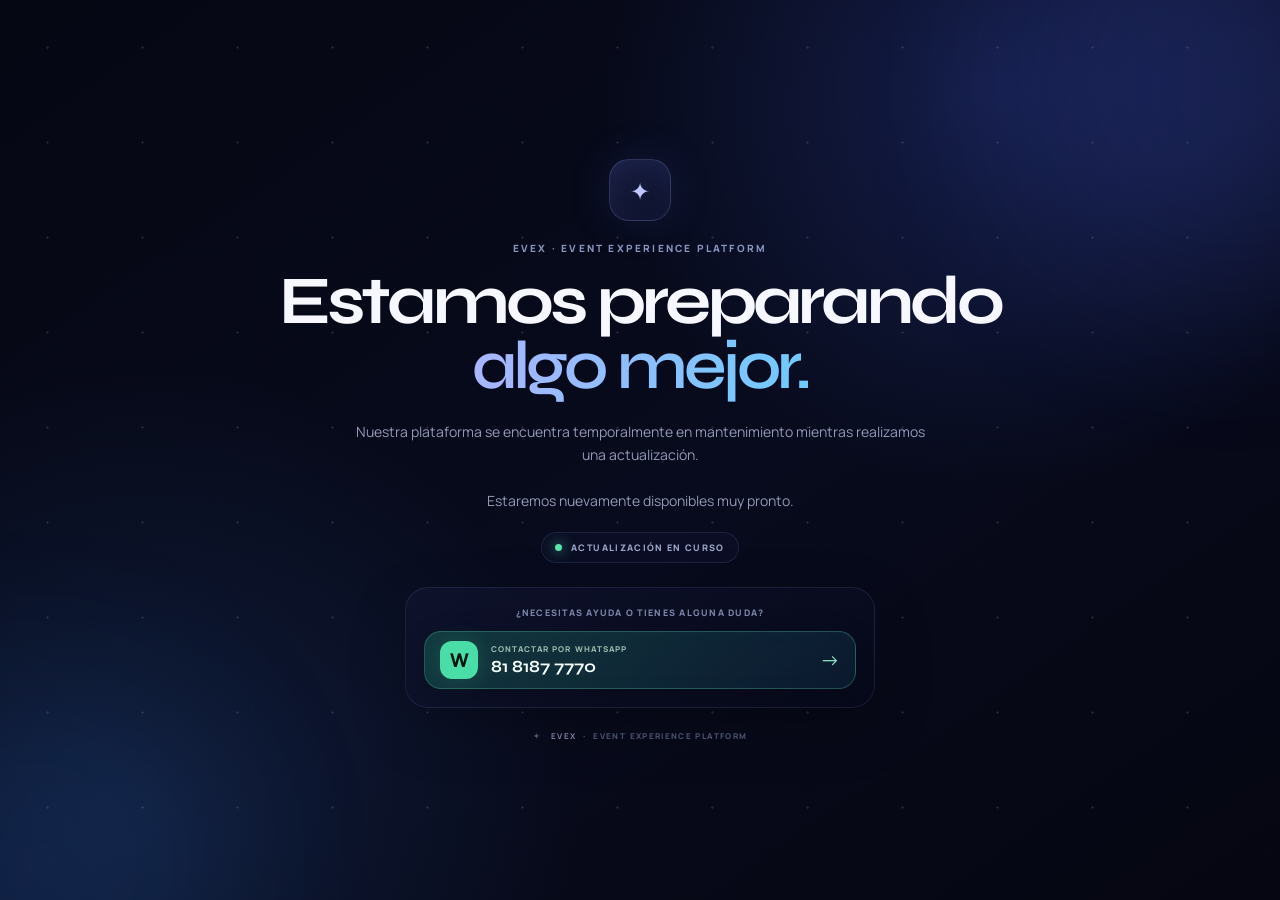
==== commit f516d16a: "Rename portada.html to index.html" ====
--- a/dashboard/index.html
+++ b/dashboard/index.html
@@ -1,26 +1,668 @@
-<!doctype html><html lang="es"><head><meta charset="utf-8"><meta name="viewport" content="width=device-width,initial-scale=1"><meta name="theme-color" content="#060713"><title>Expo Esotérica · Astral Intelligence</title><link rel="preconnect" href="https://fonts.googleapis.com"><link rel="preconnect" href="https://fonts.gstatic.com" crossorigin><link href="https://fonts.googleapis.com/css2?family=DM+Sans:wght@400;500;600&family=Manrope:wght@500;600;700;800&family=Syne:wght@500;600;700;800&display=swap" rel="stylesheet"><link rel="stylesheet" href="https://api.mapbox.com/mapbox-gl-js/v3.30.0/mapbox-gl.css"><link rel="stylesheet" href="dashboard.css"></head><body>
-<canvas id="cosmos"></canvas><div class="noise"></div><div class="aurora one"></div><div class="aurora two"></div>
-<main class="shell">
-<header class="top"><div class="brand"><div class="brandmark"><span>✦</span></div><div><div class="overline">EXPO ESOTÉRICA · CINTERMEX · 2026</div><h1>Astral <span>Intelligence</span></h1><p>El pulso vivo de tu experiencia.</p></div></div><div class="controls"><div class="live"><i></i><span>LIVE DATA</span></div><button id="refresh" title="Actualizar">↻</button></div></header>
-<nav class="view-nav"><button class="view-tab active" data-view="intel">✦ Intelligence</button><button class="view-tab" data-view="territory">◉ Territorio</button><button class="view-tab" data-view="people">◎ Asistentes</button></nav><div class="sync"><span id="status">Sincronizando universo…</span><label><input id="tests" type="checkbox"><i></i> Mostrar pruebas</label></div>
-<div id="intelView" class="dashview active"><section class="kpis">
-<article class="kpi hero reveal"><div class="kicon">✦</div><label>ASISTENTES</label><strong id="total">0</strong><small>personas dentro de la experiencia</small><div class="orbit o1"></div><div class="orbit o2"></div></article>
-<article class="kpi reveal"><div class="kicon">↗</div><label>HOY</label><strong id="today">0</strong><small>registros en esta jornada</small></article>
-<article class="kpi reveal"><div class="kicon">◌</div><label>POR ENTREGAR</label><strong id="pending">0</strong><small>cartas en flujo</small></article>
-<article class="kpi reveal"><div class="kicon">⌁</div><label>CANALES QR</label><strong id="sources">0</strong><small>puntos de captación</small></article>
-</section>
-<section class="grid">
-<article class="panel pulse reveal"><div class="head"><div><div class="overline">PULSO DEL EVENTO</div><h2>Actividad <span>en el tiempo</span></h2></div><b id="peak">Esperando señal</b></div><div id="bars" class="bars"></div></article>
-<article class="panel astral reveal"><div class="head"><div><div class="overline">UNIVERSO DE ASISTENTES</div><h2>Mapa <span>zodiacal</span></h2></div></div><div class="astralbody"><div class="wheel"><div class="ring r1"></div><div class="ring r2"></div><div class="planet p1"></div><div class="planet p2"></div><div class="core"><big id="glyph">✦</big><strong id="sign">—</strong><small>SIGNO DOMINANTE</small></div></div><div id="zlegend" class="legend"></div></div></article>
-<article class="panel reveal"><div class="head"><div><div class="overline">ATRIBUCIÓN</div><h2>Origen <span>QR</span></h2></div></div><div id="origins" class="ranks"></div></article>
-<article class="panel reveal"><div class="head"><div><div class="overline">GEOGRAFÍA ASTRAL</div><h2>Ciudades <span>de origen</span></h2></div></div><div id="places" class="ranks"></div></article>
-<section class="intelligence reveal"><div class="intel-title"><div><div class="overline">EVENT INTELLIGENCE</div><h2>La audiencia <span>detrás del evento.</span></h2></div><p>Lecturas derivadas en tiempo real de los registros capturados.</p></div><div class="intel-kpis">
-<article class="intel-card"><label>EDAD PROMEDIO</label><strong id="avgAge">—</strong><small id="ageRange">Calculando audiencia</small></article>
-<article class="intel-card"><label>RITMO DE CAPTACIÓN</label><strong id="captureRate">—</strong><small>registros por hora activa</small></article>
-<article class="intel-card"><label>ELEMENTO DOMINANTE</label><strong id="elementTop">—</strong><small id="elementPct">perfil zodiacal</small></article>
-<article class="intel-card"><label>TOP PROCEDENCIA</label><strong id="topPlace">—</strong><small id="topPlacePct">ciudad más frecuente</small></article></div>
-<div class="intel-grid"><article class="intel-panel"><div class="minihead"><div><div class="overline">DEMOGRAFÍA</div><h3>Distribución <span>por edad</span></h3></div><b id="ageMedian">MEDIANA —</b></div><div id="ageBars" class="age-bars"></div></article>
-<article class="intel-panel"><div class="minihead"><div><div class="overline">ASTRAL PROFILE</div><h3>Elementos <span>de la audiencia</span></h3></div></div><div id="elements" class="elements"></div></article>
-<article class="intel-panel cumulative"><div class="minihead"><div><div class="overline">CRECIMIENTO EN VIVO</div><h3>Curva <span>acumulada</span></h3></div><b id="velocity">—</b></div><div class="chart-wrap"><svg id="cumChart" viewBox="0 0 720 220" preserveAspectRatio="none"><defs><linearGradient id="areaGrad" x1="0" y1="0" x2="0" y2="1"><stop offset="0%" stop-color="#8177ff" stop-opacity=".35"/><stop offset="100%" stop-color="#8177ff" stop-opacity="0"/></linearGradient></defs><path id="areaPath" fill="url(#areaGrad)"></path><path id="linePath" fill="none" stroke="#9b92ff" stroke-width="3" vector-effect="non-scaling-stroke"></path></svg><div id="chartLabels" class="chart-labels"></div></div></article>
-</div></section></div><div id="territoryView" class="dashview"><section class="territory-shell reveal"><div class="territory-title"><div><div class="overline">TERRITORIAL INTELLIGENCE</div><h2>El origen <span>de tu audiencia.</span></h2><p>Concentración municipal derivada de los lugares de nacimiento registrados.</p></div><div class="territory-live"><i></i> LIVE TERRITORY</div></div><div class="territory-kpis"><article><label>GEOLOCALIZADOS</label><strong id="territoryVisitors">0</strong><small>visitantes identificados</small></article><article><label>MUNICIPIOS</label><strong id="territoryMunicipalities">0</strong><small>procedencias consolidadas</small></article><article><label>COBERTURA</label><strong id="territoryStates">0</strong><small>estados detectados</small></article><article class="territory-top"><label>TOP PROCEDENCIA</label><strong id="territoryTop">—</strong><small id="territoryTopPct">esperando datos</small></article></div><div class="territory-layout"><article class="territory-map-card"><div class="territory-map-head"><div><div class="overline">MAPA DE PROCEDENCIA</div><h3>Concentración <span>territorial</span></h3></div><div class="territory-actions"><button id="territoryReset">⌖ Vista general</button><button id="territoryPitch">◇ 3D</button></div></div><div id="territoryMap"></div><div class="territory-legend"><span>CONCENTRACIÓN</span><i class="l1"></i><small>Baja</small><i class="l2"></i><small>Media</small><i class="l3"></i><small>Alta</small><i class="l4"></i><small>Máxima</small></div></article><aside class="territory-side"><div class="territory-side-head"><div class="overline">TOP TERRITORIOS</div><h3>Municipios <span>con mayor audiencia</span></h3></div><div id="territoryRanking" class="territory-ranking"><div class="empty">Esperando procedencias…</div></div><div class="territory-note"><b>✦ NORMALIZACIÓN ACTIVA</b><p>Variantes como “Monterrey”, “Monterrey NL” y “Monterrey Nuevo León” se consolidan en un mismo territorio.</p></div></aside></div></section></div><div id="peopleView" class="dashview"><article class="panel recent reveal"><div class="head"><div><div class="overline">ACTIVIDAD EN VIVO</div><h2>Últimas <span>conexiones</span></h2></div><div class="attendee-actions"><small id="updated">—</small><button id="downloadExcel" class="download-btn">↓ Descargar Excel</button></div></div><div class="table-tools"><div class="searchbox"><span>⌕</span><input id="search" type="search" placeholder="Buscar nombre, ID, ciudad o canal…"></div><div class="record-count"><strong id="shownCount">0</strong><span>REGISTROS</span></div></div><div class="table"><table><thead><tr><th>ASISTENTE</th><th>CELULAR</th><th>FECHA NACIMIENTO</th><th>PERFIL ASTRAL</th><th>CANAL</th><th>ESTADO</th><th>MOMENTO</th></tr></thead><tbody id="rows"></tbody></table></div><div class="pager"><div id="pageInfo">Página 1 de 1</div><div class="pager-buttons"><button id="prevPage">←</button><div id="pageNumbers" class="page-numbers"></div><button id="nextPage">→</button></div></div></article></div>
-</section><footer><span>✦</span> QREVENTO · ASTRAL INTELLIGENCE SYSTEM</footer></main><script src="https://api.mapbox.com/mapbox-gl-js/v3.30.0/mapbox-gl.js"></script><script src="dashboard.js"></script></body></html>
+<!DOCTYPE html>
+<html lang="es">
+<head>
+<meta charset="UTF-8">
+<meta name="viewport" content="width=device-width, initial-scale=1.0">
+
+<title>EVEX · Actualización en curso</title>
+
+<link rel="preconnect" href="https://fonts.googleapis.com">
+<link rel="preconnect" href="https://fonts.gstatic.com" crossorigin>
+<link href="https://fonts.googleapis.com/css2?family=Manrope:wght@500;600;700;800&family=Syne:wght@600;700;800&display=swap" rel="stylesheet">
+
+<style>
+*{
+  box-sizing:border-box;
+  margin:0;
+  padding:0;
+}
+
+:root{
+  --bg:#050713;
+  --text:#f7f8ff;
+  --muted:#9299b5;
+  --blue:#668cff;
+  --cyan:#74dfff;
+  --green:#59e5ae;
+}
+
+html,body{
+  width:100%;
+  min-height:100%;
+}
+
+body{
+  min-height:100vh;
+  color:var(--text);
+  font-family:"Manrope",sans-serif;
+
+  background:
+    radial-gradient(circle at 78% 10%,
+      rgba(63,92,220,.24),
+      transparent 31%),
+    radial-gradient(circle at 10% 90%,
+      rgba(62,126,214,.16),
+      transparent 32%),
+    linear-gradient(145deg,#050713,#080b1d 55%,#050611);
+
+  overflow-x:hidden;
+}
+
+/* =========================
+   FONDO
+========================= */
+
+.stars,
+.stars:before,
+.stars:after{
+  position:fixed;
+  inset:0;
+  content:"";
+  pointer-events:none;
+
+  background-image:
+    radial-gradient(circle,#fff 1px,transparent 1.4px);
+
+  background-size:95px 95px;
+  opacity:.10;
+}
+
+.stars:before{
+  background-size:145px 145px;
+  transform:translate(35px,55px);
+  opacity:.14;
+}
+
+.stars:after{
+  background-size:210px 210px;
+  transform:translate(90px,20px);
+  opacity:.08;
+}
+
+.orb{
+  position:fixed;
+  border-radius:50%;
+  filter:blur(100px);
+  pointer-events:none;
+}
+
+.orb.one{
+  width:400px;
+  height:400px;
+  right:-150px;
+  top:-120px;
+  background:#526eff;
+  opacity:.17;
+}
+
+.orb.two{
+  width:350px;
+  height:350px;
+  left:-140px;
+  bottom:-140px;
+  background:#3189ff;
+  opacity:.12;
+}
+
+/* =========================
+   LAYOUT
+========================= */
+
+.page{
+  position:relative;
+  z-index:5;
+
+  width:100%;
+  min-height:100vh;
+
+  display:flex;
+  align-items:center;
+  justify-content:center;
+
+  padding:32px 22px;
+}
+
+.content{
+  width:min(760px,100%);
+  text-align:center;
+}
+
+/* =========================
+   LOGO / SYMBOL
+========================= */
+
+.symbol{
+  width:62px;
+  height:62px;
+  margin:0 auto 20px;
+
+  display:grid;
+  place-items:center;
+
+  border-radius:20px;
+  border:1px solid rgba(180,190,255,.18);
+
+  background:
+    linear-gradient(
+      145deg,
+      rgba(112,125,255,.18),
+      rgba(79,126,255,.05)
+    );
+
+  box-shadow:
+    0 0 45px rgba(88,112,255,.14),
+    inset 0 0 25px rgba(139,151,255,.05);
+
+  font-size:24px;
+  color:#bec7ff;
+}
+
+/* =========================
+   TEXTOS
+========================= */
+
+.eyebrow{
+  margin-bottom:14px;
+
+  font-size:10px;
+  font-weight:800;
+  letter-spacing:.22em;
+
+  color:#8993bd;
+}
+
+h1{
+  max-width:750px;
+  margin:auto;
+
+  font-family:"Syne",sans-serif;
+  font-size:clamp(38px,5.4vw,68px);
+  line-height:.96;
+  letter-spacing:-.055em;
+  font-weight:700;
+}
+
+h1 span{
+  font-weight:600;
+
+  background:
+    linear-gradient(90deg,#a9b5ff,#70caff);
+
+  -webkit-background-clip:text;
+  background-clip:text;
+  color:transparent;
+}
+
+.description{
+  max-width:570px;
+  margin:20px auto 0;
+
+  color:var(--muted);
+  font-size:14px;
+  line-height:1.65;
+}
+
+/* =========================
+   STATUS
+========================= */
+
+.status{
+  display:inline-flex;
+  align-items:center;
+  gap:9px;
+
+  margin-top:20px;
+  padding:8px 13px;
+
+  border:1px solid rgba(143,155,224,.14);
+  border-radius:999px;
+
+  background:rgba(13,17,43,.55);
+
+  color:#9ea7c8;
+
+  font-size:9px;
+  font-weight:800;
+  letter-spacing:.15em;
+}
+
+.status i{
+  width:7px;
+  height:7px;
+  border-radius:50%;
+
+  background:var(--green);
+  box-shadow:0 0 14px var(--green);
+
+  animation:pulse 1.7s infinite;
+}
+
+/* =========================
+   CONTACTO
+========================= */
+
+.contact{
+  width:min(470px,100%);
+  margin:24px auto 0;
+
+  padding:18px;
+
+  border:1px solid rgba(170,180,255,.11);
+  border-radius:23px;
+
+  background:
+    linear-gradient(
+      145deg,
+      rgba(17,21,48,.66),
+      rgba(8,11,29,.48)
+    );
+
+  backdrop-filter:blur(18px);
+
+  box-shadow:
+    0 20px 60px rgba(0,0,0,.18);
+}
+
+.contact-label{
+  display:block;
+  margin-bottom:12px;
+
+  color:#7d86a8;
+
+  font-size:9px;
+  font-weight:800;
+  letter-spacing:.14em;
+}
+
+/* =========================
+   WHATSAPP
+========================= */
+
+.whatsapp{
+  width:100%;
+  min-height:58px;
+
+  display:flex;
+  align-items:center;
+
+  padding:8px 15px;
+
+  border:1px solid rgba(91,230,180,.27);
+  border-radius:17px;
+
+  text-decoration:none;
+  color:#f2fff9;
+
+  background:
+    linear-gradient(
+      135deg,
+      rgba(40,190,136,.23),
+      rgba(42,125,180,.13)
+    );
+
+  box-shadow:
+    0 12px 35px rgba(0,0,0,.16),
+    inset 0 0 22px rgba(90,230,180,.025);
+
+  transition:
+    transform .25s ease,
+    border-color .25s ease,
+    background .25s ease;
+}
+
+.whatsapp:hover{
+  transform:translateY(-2px);
+
+  border-color:rgba(91,230,180,.5);
+
+  background:
+    linear-gradient(
+      135deg,
+      rgba(40,190,136,.31),
+      rgba(42,125,180,.17)
+    );
+}
+
+.wa-icon{
+  width:38px;
+  height:38px;
+  flex:0 0 38px;
+
+  display:grid;
+  place-items:center;
+
+  margin-right:13px;
+
+  border-radius:12px;
+
+  background:#4bdda7;
+  color:#06150f;
+
+  font-size:19px;
+  font-weight:900;
+
+  box-shadow:0 0 22px rgba(75,221,167,.17);
+}
+
+.wa-copy{
+  flex:1;
+  min-width:0;
+  text-align:left;
+}
+
+.wa-copy small{
+  display:block;
+
+  margin-bottom:2px;
+
+  color:#99bbae;
+
+  font-size:8px;
+  font-weight:800;
+  letter-spacing:.13em;
+}
+
+.wa-copy strong{
+  display:block;
+
+  color:#f5fffb;
+
+  font-family:"Syne",sans-serif;
+  font-size:17px;
+  font-weight:650;
+}
+
+.arrow{
+  margin-left:10px;
+
+  color:#8be7c5;
+  font-size:20px;
+}
+
+/* =========================
+   FOOTER
+========================= */
+
+footer{
+  margin-top:22px;
+
+  color:#505875;
+
+  font-size:8px;
+  font-weight:800;
+  letter-spacing:.17em;
+}
+
+footer strong{
+  color:#858dac;
+}
+
+/* =========================
+   ANIMACION
+========================= */
+
+@keyframes pulse{
+  50%{
+    opacity:.35;
+    transform:scale(.75);
+  }
+}
+
+/* =========================
+   LAPTOP BAJA ALTURA
+========================= */
+
+@media(max-height:760px) and (min-width:601px){
+
+  .page{
+    padding:18px 22px;
+  }
+
+  .symbol{
+    width:52px;
+    height:52px;
+    margin-bottom:14px;
+    border-radius:17px;
+    font-size:21px;
+  }
+
+  .eyebrow{
+    margin-bottom:10px;
+  }
+
+  h1{
+    font-size:clamp(36px,4.6vw,57px);
+  }
+
+  .description{
+    margin-top:14px;
+    font-size:12px;
+    line-height:1.5;
+  }
+
+  .status{
+    margin-top:14px;
+  }
+
+  .contact{
+    margin-top:16px;
+    padding:14px;
+  }
+
+  footer{
+    margin-top:15px;
+  }
+}
+
+/* =========================
+   MOVIL
+========================= */
+
+@media(max-width:600px){
+
+  .page{
+    min-height:100vh;
+    align-items:center;
+
+    padding:
+      max(18px,env(safe-area-inset-top))
+      15px
+      max(18px,env(safe-area-inset-bottom));
+  }
+
+  .symbol{
+    width:54px;
+    height:54px;
+
+    margin-bottom:16px;
+
+    border-radius:18px;
+    font-size:21px;
+  }
+
+  .eyebrow{
+    font-size:8px;
+    margin-bottom:12px;
+  }
+
+  h1{
+    font-size:clamp(34px,11vw,46px);
+    line-height:.98;
+  }
+
+  .description{
+    max-width:390px;
+
+    margin-top:16px;
+
+    font-size:12px;
+    line-height:1.55;
+  }
+
+  .description br{
+    display:none;
+  }
+
+  .status{
+    margin-top:15px;
+
+    font-size:8px;
+    padding:7px 11px;
+  }
+
+  .contact{
+    margin-top:17px;
+    padding:13px;
+
+    border-radius:19px;
+  }
+
+  .contact-label{
+    margin-bottom:10px;
+    font-size:8px;
+  }
+
+  .whatsapp{
+    min-height:57px;
+    padding:8px 12px;
+  }
+
+  .wa-icon{
+    width:36px;
+    height:36px;
+    flex-basis:36px;
+    margin-right:10px;
+  }
+
+  .wa-copy strong{
+    font-size:15px;
+  }
+
+  footer{
+    margin-top:17px;
+    font-size:7px;
+  }
+}
+
+/* teléfonos de poca altura */
+
+@media(max-height:650px){
+
+  .page{
+    align-items:flex-start;
+    padding-top:14px;
+    padding-bottom:14px;
+  }
+
+  .symbol{
+    width:44px;
+    height:44px;
+    margin-bottom:10px;
+    border-radius:15px;
+  }
+
+  .eyebrow{
+    margin-bottom:8px;
+  }
+
+  h1{
+    font-size:32px;
+  }
+
+  .description{
+    margin-top:11px;
+    font-size:11px;
+  }
+
+  .status{
+    margin-top:11px;
+  }
+
+  .contact{
+    margin-top:12px;
+  }
+
+  footer{
+    margin-top:12px;
+  }
+}
+
+@media(prefers-reduced-motion:reduce){
+  *{
+    animation:none !important;
+  }
+}
+</style>
+</head>
+
+<body>
+
+<div class="stars"></div>
+<div class="orb one"></div>
+<div class="orb two"></div>
+
+<div class="page">
+
+  <main class="content">
+
+    <div class="symbol">✦</div>
+
+    <div class="eyebrow">
+      EVEX · EVENT EXPERIENCE PLATFORM
+    </div>
+
+    <h1>
+      Estamos preparando
+      <span>algo mejor.</span>
+    </h1>
+
+    <p class="description">
+      Nuestra plataforma se encuentra temporalmente en mantenimiento
+      mientras realizamos una actualización.
+      <br><br>
+      Estaremos nuevamente disponibles muy pronto.
+    </p>
+
+    <div class="status">
+      <i></i>
+      ACTUALIZACIÓN EN CURSO
+    </div>
+
+    <div class="contact">
+
+      <span class="contact-label">
+        ¿NECESITAS AYUDA O TIENES ALGUNA DUDA?
+      </span>
+
+      <a
+        class="whatsapp"
+        href="https://wa.me/528181877770?text=Hola%2C%20tengo%20una%20duda."
+        target="_blank"
+        rel="noopener"
+      >
+
+        <span class="wa-icon">W</span>
+
+        <span class="wa-copy">
+          <small>CONTACTAR POR WHATSAPP</small>
+          <strong>81 8187 7770</strong>
+        </span>
+
+        <span class="arrow">→</span>
+
+      </a>
+
+    </div>
+
+    <footer>
+      ✦ &nbsp;
+      <strong>EVEX</strong>
+      &nbsp;·&nbsp; EVENT EXPERIENCE PLATFORM
+    </footer>
+
+  </main>
+
+</div>
+
+</body>
+</html>
